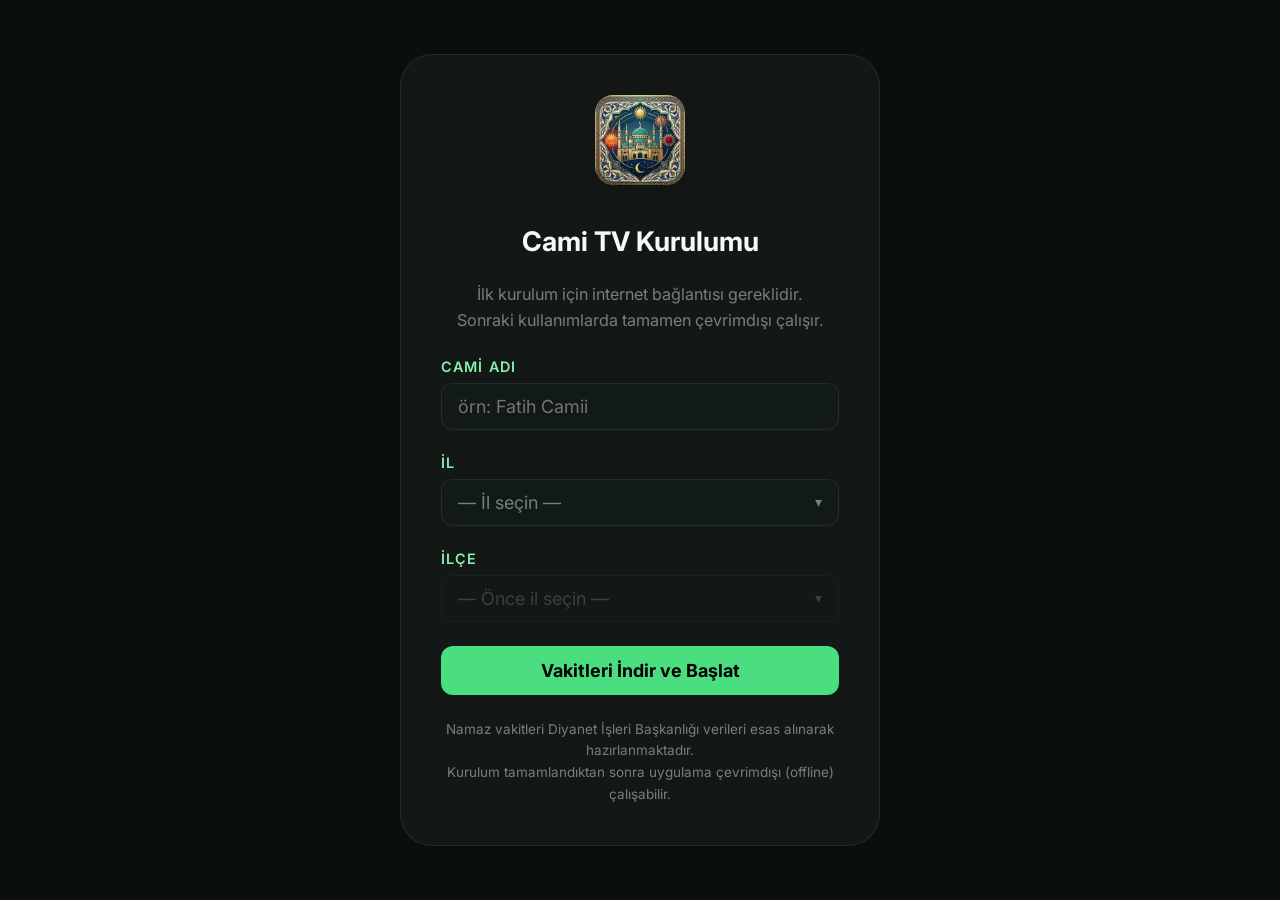
==== web/index.html @ fcaa9f9e "init: Cami TV v1.0 - ilk surum" ====
<!DOCTYPE html>
<html lang="tr" dir="ltr" data-theme="">

<head>
    <meta charset="UTF-8">
    <meta name="viewport" content="width=device-width, initial-scale=1.0, user-scalable=no">
    <meta name="description" content="Cami TV — Namaz vakitleri ve İslami içerik ekran sistemi">
    <meta name="theme-color" content="#0a0f0d">
    <title>Cami TV</title>

    <!-- Önbelleğe alma: offline çalışma -->
    <link rel="manifest" href="manifest.json">
    <link rel="icon" href="icons/favicon.ico" type="image/x-icon">
    <link rel="apple-touch-icon" href="icons/icon-192.png">

    <!-- CSS -->
    <link rel="stylesheet" href="css/base.css">
    <link rel="stylesheet" href="css/animations.css">
    <link rel="stylesheet" href="css/landscape.css">
    <link rel="stylesheet" href="css/portrait.css">
</head>

<body>

    <!-- ════════════════════════════════════════════
     YÜKLEME EKRANI
  ════════════════════════════════════════════ -->
    <div id="loading-screen" role="status" aria-live="polite">
        <img src="img/cami_tv_logo.png" alt="Cami TV Logo" class="app-logo app-logo-large">
        <div class="loading-ring"></div>
        <p class="loading-text">Hazırlanıyor...</p>
    </div>

    <!-- ════════════════════════════════════════════
     KURULUM EKRANI (İlk Açılış)
  ════════════════════════════════════════════ -->
    <div id="setup-screen" role="main" aria-label="İlk Kurulum">
        <div class="setup-box animate-fade-in-scale">
            <div style="text-align:center;">
                <img src="img/cami_tv_logo.png" alt="Cami TV Logo" class="app-logo app-logo-large">
            </div>
            <h1 class="setup-title">Cami TV Kurulumu</h1>
            <p class="setup-subtitle">
                İlk kurulum için internet bağlantısı gereklidir.<br>
                Sonraki kullanımlarda tamamen çevrimdışı çalışır.
            </p>

            <div class="setup-field">
                <label for="setup-cami">Cami Adı</label>
                <input type="text" id="setup-cami" placeholder="örn: Fatih Camii" autocomplete="off" spellcheck="false"
                    tabindex="1">
            </div>

            <div class="setup-field">
                <label>İl</label>
                <div id="setup-il-container" tabindex="2"></div>
            </div>

            <div class="setup-field">
                <label>İlçe</label>
                <div id="setup-ilce-container" tabindex="3"></div>
            </div>

            <!-- İndirme ilerleme bilgisi -->
            <div id="setup-progress" class="setup-progress hidden" aria-live="polite">
                <div class="mini-spinner"></div>
                <span id="setup-progress-text">Bekleniyor...</span>
            </div>

            <p id="setup-error" class="setup-error" role="alert"></p>

            <button id="setup-kaydet" class="btn-primary" tabindex="4">
                Vakitleri İndir ve Başlat
            </button>

            <p style="font-size:0.75rem; color:var(--text-muted); text-align:center; line-height:1.6;">
                Namaz vakitleri Diyanet İşleri Başkanlığı verileri esas alınarak hazırlanmaktadır.<br>
                Kurulum tamamlandıktan sonra uygulama çevrimdışı (offline) çalışabilir.
            </p>
        </div>
    </div>

    <!-- ════════════════════════════════════════════
     EKRAN KARARTMA (Güç tasarrufu)
  ════════════════════════════════════════════ -->
    <div id="screen-dimmer" aria-hidden="true"></div>

    <!-- ════════════════════════════════════════════
     AYARLAR BUTONU (Sağ üst — fare ile görünür)
  ════════════════════════════════════════════ -->
    <button id="settings-trigger" aria-label="Ayarlar" onclick="window.location.href='settings.html'">
        ⚙️
    </button>

    <!-- ════════════════════════════════════════════
     YATAY (LANDSCAPE) LAYOUT — TV Birincil
  ════════════════════════════════════════════ -->
    <div id="app-landscape" role="main" aria-label="Cami TV — Yatay Görünüm">

        <!-- Ezan Overlay (landscape) -->
        <div id="ls-ezan-overlay" role="dialog" aria-label="Namaz vakti bildirimi"></div>

        <!-- Cenaze Overlay (landscape) -->
        <div id="ls-cenaze-overlay" role="dialog" aria-label="Cenaze duyurusu"></div>

        <!-- Üst Bar -->
        <header id="ls-topbar">
            <div class="mosque-name">
                <img src="img/cami_tv_logo.png" alt="Cami TV" class="app-logo" style="width: 32px; height: 32px;">
                <span id="ls-mosque-name">Cami TV</span>
            </div>

            <div class="topbar-center">
                <time id="ls-topbar-clock" class="topbar-clock" aria-label="Saat">00:00</time>
                <div id="ls-miladi-date" class="topbar-date" aria-label="Tarih"></div>
            </div>

            <div class="topbar-right">
                <div id="ls-hijri-date" class="hijri-date" aria-label="Hicri tarih"></div>
                <div id="ls-esp32-info" class="ls-info-pill hidden" aria-label="Ortam verileri"></div>
            </div>
        </header>

        <!-- Ana İçerik -->
        <main id="ls-content">

            <!-- Sol Sütun: Namaz Vakitleri -->
            <aside id="ls-left" aria-label="Namaz vakitleri">
                <div class="ls-section-title">Namaz Vakitleri</div>
                <div id="ls-prayer-list" role="list" aria-label="Bugünün namaz vakitleri">
                    <!-- prayer-row'lar JS tarafından doldurulur -->
                    <div class="prayer-row"><span class="vakit-icon">🌙</span><span class="vakit-name skeleton"
                            style="width:60px;height:14px;display:inline-block;">&nbsp;</span><span
                            class="vakit-time skeleton"
                            style="width:40px;height:14px;display:inline-block;">&nbsp;</span></div>
                    <div class="prayer-row"><span class="vakit-icon">🌅</span><span class="vakit-name skeleton"
                            style="width:50px;height:14px;display:inline-block;">&nbsp;</span><span
                            class="vakit-time skeleton"
                            style="width:40px;height:14px;display:inline-block;">&nbsp;</span></div>
                    <div class="prayer-row"><span class="vakit-icon">☀️</span><span class="vakit-name skeleton"
                            style="width:55px;height:14px;display:inline-block;">&nbsp;</span><span
                            class="vakit-time skeleton"
                            style="width:40px;height:14px;display:inline-block;">&nbsp;</span></div>
                    <div class="prayer-row"><span class="vakit-icon">🕐</span><span class="vakit-name skeleton"
                            style="width:40px;height:14px;display:inline-block;">&nbsp;</span><span
                            class="vakit-time skeleton"
                            style="width:40px;height:14px;display:inline-block;">&nbsp;</span></div>
                    <div class="prayer-row"><span class="vakit-icon">🌤️</span><span class="vakit-name skeleton"
                            style="width:55px;height:14px;display:inline-block;">&nbsp;</span><span
                            class="vakit-time skeleton"
                            style="width:40px;height:14px;display:inline-block;">&nbsp;</span></div>
                    <div class="prayer-row"><span class="vakit-icon">🌆</span><span class="vakit-name skeleton"
                            style="width:50px;height:14px;display:inline-block;">&nbsp;</span><span
                            class="vakit-time skeleton"
                            style="width:40px;height:14px;display:inline-block;">&nbsp;</span></div>
                    <div class="prayer-row"><span class="vakit-icon">🌃</span><span class="vakit-name skeleton"
                            style="width:45px;height:14px;display:inline-block;">&nbsp;</span><span
                            class="vakit-time skeleton"
                            style="width:40px;height:14px;display:inline-block;">&nbsp;</span></div>
                </div>

                <div id="ls-left-footer">
                    <!-- Hava, kıble vb. -->
                </div>
            </aside>

            <!-- Orta Sütun: Geri Sayım -->
            <section id="ls-center" aria-label="Kalan süre sayacı">
                <!-- Ezan okunuyor bildirimi (default gizli) -->
                <div id="ezan-notification" class="hidden">
                    <div class="ezan-ring"></div>
                    <div class="ezan-text">Ezan Okunuyor</div>
                </div>

                <div class="circular-progress-wrapper" id="circular-progress-wrapper">
                    <svg class="progress-ring" viewBox="0 0 120 120">
                        <circle class="progress-ring__bg" cx="60" cy="60" r="54"></circle>
                        <circle class="progress-ring__circle" cx="60" cy="60" r="54"></circle>
                    </svg>
                    <div class="progress-inner">
                        <h2 id="ls-prayer-name" class="countdown-target-name">—</h2>
                        <time id="ls-countdown" class="countdown-time" aria-label="Geri sayım">00:00:00</time>
                    </div>
                </div>

                <div id="ls-cemaat" class="hidden">
                    <span class="ce-icon">🕌</span>
                    <span>Cemaat: </span>
                    <span class="ce-val" id="ls-cemaat-val">—</span>
                </div>

                <!-- Ramazan bilgi -->
                <div id="ls-ramadan-info" class="ramadan-info-box hidden" aria-label="Ramazan geri sayımı">
                    <div class="rm-header">
                        <span class="rm-icon">🌙</span> <span class="rm-title" id="rm-title-label">İftara Kalan
                            Süre</span>
                    </div>
                    <time class="rm-value" id="ls-ramadan-countdown">00:00:00</time>
                </div>
            </section>

            <!-- Sağ Sütun: Carousel -->
            <section id="ls-right" aria-label="İslami içerik">
                <div id="ls-carousel">
                    <div id="ls-carousel-content" class="carousel-slide active">
                        <!-- Carousel içeriği JS tarafından doldurulur -->
                    </div>
                </div>
                <div id="ls-carousel-progress" aria-hidden="true">
                    <div id="ls-carousel-progress-bar"></div>
                </div>
            </section>

        </main>

        <!-- Alt Ticker Bandı -->
        <footer id="ls-ticker" aria-label="Duyurular">
            <div class="ticker-label">📢</div>
            <div class="ticker-scroll">
                <div id="ls-ticker-inner" class="ticker-inner">
                    <!-- ticker içeriği JS tarafından doldurulur -->
                </div>
            </div>
        </footer>

    </div><!-- /app-landscape -->

    <!-- ════════════════════════════════════════════
     DİKEY (PORTRAIT) LAYOUT — Tablet / Telefon
  ════════════════════════════════════════════ -->
    <div id="app-portrait" role="main" aria-label="Cami TV — Dikey Görünüm">

        <!-- Ezan Overlay (portrait) -->
        <div id="pt-ezan-overlay" role="dialog" aria-label="Namaz vakti bildirimi"></div>

        <!-- Üst Bar -->
        <header id="pt-topbar">
            <div class="mosque-name">
                <img src="img/cami_tv_logo.png" alt="Cami TV" class="app-logo" style="width: 28px; height: 28px;">
                <span id="pt-mosque-name">Cami TV</span>
            </div>
            <time id="pt-clock" class="pt-clock" aria-label="Saat">00:00</time>
        </header>

        <!-- Ramazan Banner (portrait) -->
        <div id="pt-ramadan-banner" aria-label="Ramazan geri sayımı">
            <span>☪️</span>
            <span class="ramadan-label">İftara Kaldı</span>
            <time class="ramadan-countdown">00:00:00</time>
        </div>

        <!-- Geri Sayım -->
        <section id="pt-countdown-section" aria-label="Sonraki namaza kalan süre">
            <div id="pt-next-label">SONRA</div>
            <h2 id="pt-prayer-name">—</h2>
            <time id="pt-countdown">00:00:00</time>
            <div id="pt-countdown-sub">sonra kaldı</div>
        </section>

        <!-- Namaz Vakitleri Grid -->
        <section id="pt-prayer-grid" aria-label="Namaz vakitleri">
            <!-- hücreler JS tarafından doldurulur -->
        </section>

        <!-- Carousel -->
        <section id="pt-carousel" aria-label="İslami içerik">
            <div id="pt-carousel-content" class="carousel-slide active">
            </div>
        </section>

        <!-- Alt Ticker -->
        <footer id="pt-ticker" aria-label="Duyurular">
            <div class="ticker-label">📢</div>
            <div class="ticker-scroll">
                <div id="pt-ticker-inner" class="ticker-inner"></div>
            </div>
        </footer>

    </div><!-- /app-portrait -->

    <!-- ════════════════════════════════════════════
     JavaScript Modülleri (sıra önemli)
  ════════════════════════════════════════════ -->
    <script src="js/searchable-select.js"></script>
    <script src="js/locations-data.js"></script>
    <script src="js/content-data.js"></script>
    <script src="js/settings-manager.js"></script>
    <script src="js/data-manager.js"></script>
    <script src="js/prayer-engine.js"></script>
    <script src="js/power-manager.js"></script>
    <script src="js/carousel-manager.js"></script>
    <script src="js/display-manager.js"></script>
    <script src="js/app.js"></script>

    <script>
        // Service Worker kaydı
        if ('serviceWorker' in navigator) {
            window.addEventListener('load', () => {
                navigator.serviceWorker.register('./sw.js')
                    .then(reg => console.log('[SW] Registered:', reg.scope))
                    .catch(err => console.warn('[SW] Registration failed:', err));
            });
        }
    </script>

</body>

</html>
---- web/css/base.css ----
/* ============================================================
   CAMI TV — base.css
   Tüm CSS değişkenleri, tema sistemi ve temel stiller
   ============================================================ */

@import url('https://fonts.googleapis.com/css2?family=Inter:wght@300;400;500;600;700;800;900&family=Amiri:wght@400;700&display=swap');

/* ────────────────────────────────────────────────────────────
   CSS ÖZEL DEĞİŞKENLERİ — Koyu Tema (Varsayılan)
   ──────────────────────────────────────────────────────────── */
:root {
  /* Renkler — Yeşil Tema (varsayılan) */
  --accent: #4ade80;
  --accent-dark: #16a34a;
  --accent-glow: rgba(74, 222, 128, 0.2);
  --accent-dim: rgba(74, 222, 128, 0.08);

  /* Arka plan */
  --bg-primary: #0a0f0d;
  --bg-secondary: #111a15;
  --bg-card: rgba(255, 255, 255, 0.04);
  --bg-card-hover: rgba(255, 255, 255, 0.07);
  --bg-glass: rgba(255, 255, 255, 0.05);
  --bg-overlay: rgba(0, 0, 0, 0.6);

  /* Kenarlık */
  --border: rgba(255, 255, 255, 0.08);
  --border-accent: rgba(74, 222, 128, 0.3);

  /* Metin */
  --text-primary: #f0fdf4;
  --text-secondary: #86efac;
  --text-muted: rgba(240, 253, 244, 0.45);
  --text-arabic: #fef9c3;

  /* Vakit durum renkleri */
  --vakit-aktif-bg: rgba(74, 222, 128, 0.15);
  --vakit-aktif-border: rgba(74, 222, 128, 0.5);
  --vakit-aktif-text: #4ade80;

  /* Sayısal ekran */
  --countdown-color: #4ade80;
  --countdown-shadow: 0 0 30px rgba(74, 222, 128, 0.4);

  /* Yapısal */
  --radius-sm: 8px;
  --radius-md: 12px;
  --radius-lg: 20px;
  --radius-xl: 32px;
  --radius-full: 9999px;

  --shadow-sm: 0 2px 8px rgba(0, 0, 0, 0.3);
  --shadow-md: 0 8px 32px rgba(0, 0, 0, 0.5);
  --shadow-lg: 0 16px 64px rgba(0, 0, 0, 0.7);

  /* Geçiş */
  --transition: 0.3s cubic-bezier(0.4, 0, 0.2, 1);
  --transition-fast: 0.15s ease;

  /* Yazı tipleri */
  --font-ui: 'Inter', sans-serif;
  --font-arabic: 'Amiri', 'Traditional Arabic', serif;

  /* Yazı boyutu ölçeği */
  --font-scale: 1;
  --topbar-h: 64px;
  --ticker-h: 44px;
}

/* ────────────────────────────────────────────────────────────
   YAZI BOYUTU SEÇENEKLERİ
   ──────────────────────────────────────────────────────────── */
:root[data-font-size="small"] {
  --font-scale: 0.85;
}

:root[data-font-size="normal"] {
  --font-scale: 1;
}

:root[data-font-size="large"] {
  --font-scale: 1.2;
}

:root[data-font-size="xlarge"] {
  --font-scale: 1.45;
}

html {
  font-size: calc(16px * var(--font-scale));
}

/* ────────────────────────────────────────────────────────────
   TEMA: ALTIN (Premium Gold)
   ──────────────────────────────────────────────────────────── */
:root[data-theme="gold"] {
  --accent: #fbbf24;
  --accent-dark: #b45309;
  --accent-glow: rgba(251, 191, 36, 0.2);
  --accent-dim: rgba(251, 191, 36, 0.08);
  --bg-primary: #120f08;
  --bg-secondary: #1a160c;
  --text-primary: #fffbeb;
  --text-secondary: #fde68a;
  --text-muted: rgba(255, 251, 235, 0.45);
  --countdown-color: #f59e0b;
  --countdown-shadow: 0 0 30px rgba(251, 191, 36, 0.4);
  --vakit-aktif-bg: rgba(251, 191, 36, 0.15);
  --vakit-aktif-border: rgba(251, 191, 36, 0.5);
  --vakit-aktif-text: #fbbf24;
  --border-accent: rgba(251, 191, 36, 0.3);
}

/* ────────────────────────────────────────────────────────────
   TEMA: ZÜMRÜT (Emerald)
   ──────────────────────────────────────────────────────────── */
:root[data-theme="emerald"] {
  --accent: #34d399;
  --accent-dark: #047857;
  --accent-glow: rgba(52, 211, 153, 0.2);
  --accent-dim: rgba(52, 211, 153, 0.08);
  --bg-primary: #022c22;
  --bg-secondary: #064e3b;
  --text-primary: #ecfdf5;
  --text-secondary: #6ee7b7;
  --text-muted: rgba(236, 253, 245, 0.5);
  --countdown-color: #34d399;
  --countdown-shadow: 0 0 30px rgba(52, 211, 153, 0.4);
  --vakit-aktif-bg: rgba(52, 211, 153, 0.15);
  --vakit-aktif-border: rgba(52, 211, 153, 0.5);
  --vakit-aktif-text: #34d399;
  --border-accent: rgba(52, 211, 153, 0.3);
}

/* ────────────────────────────────────────────────────────────
   TEMA: KLASİK (Kufi / Mescid)
   ──────────────────────────────────────────────────────────── */
:root[data-theme="kufi"] {
  --accent: #d4af37;
  --accent-dark: #8b6508;
  --accent-glow: rgba(212, 175, 55, 0.2);
  --accent-dim: rgba(212, 175, 55, 0.08);
  --bg-primary: #2b1f1a;
  --bg-secondary: #3b2a22;
  --text-primary: #fdfaf6;
  --text-secondary: #edd59e;
  --text-muted: rgba(253, 250, 246, 0.5);
  --countdown-color: #d4af37;
  --countdown-shadow: 0 0 30px rgba(212, 175, 55, 0.4);
  --vakit-aktif-bg: rgba(212, 175, 55, 0.15);
  --vakit-aktif-border: rgba(212, 175, 55, 0.5);
  --vakit-aktif-text: #d4af37;
  --border-accent: rgba(212, 175, 55, 0.3);
}

/* ────────────────────────────────────────────────────────────
   TEMA: AÇIK (Beyaz)
   ──────────────────────────────────────────────────────────── */
:root[data-theme="light"] {
  --accent: #16a34a;
  --accent-dark: #14532d;
  --accent-glow: rgba(22, 163, 74, 0.15);
  --accent-dim: rgba(22, 163, 74, 0.06);
  --bg-primary: #f0fdf4;
  --bg-secondary: #dcfce7;
  --bg-card: rgba(0, 0, 0, 0.04);
  --bg-card-hover: rgba(0, 0, 0, 0.07);
  --bg-glass: rgba(0, 0, 0, 0.03);
  --bg-overlay: rgba(0, 0, 0, 0.4);
  --border: rgba(0, 0, 0, 0.1);
  --border-accent: rgba(22, 163, 74, 0.4);
  --text-primary: #14532d;
  --text-secondary: #166534;
  --text-muted: rgba(20, 83, 45, 0.5);
  --text-arabic: #713f12;
  --countdown-color: #15803d;
  --countdown-shadow: 0 0 20px rgba(22, 163, 74, 0.25);
  --vakit-aktif-bg: rgba(22, 163, 74, 0.12);
  --vakit-aktif-border: rgba(22, 163, 74, 0.5);
  --vakit-aktif-text: #15803d;
  --shadow-sm: 0 2px 8px rgba(0, 0, 0, 0.08);
  --shadow-md: 0 8px 32px rgba(0, 0, 0, 0.12);
  --shadow-lg: 0 16px 64px rgba(0, 0, 0, 0.15);
}

/* ────────────────────────────────────────────────────────────
   GENEL SIFIRLAMALAR
   ──────────────────────────────────────────────────────────── */
*,
*::before,
*::after {
  box-sizing: border-box;
  margin: 0;
  padding: 0;
}

.app-logo {
  object-fit: contain;
  border-radius: 20%;
  box-shadow: 0 4px 12px rgba(0, 0, 0, 0.15);
  display: inline-block;
  vertical-align: middle;
}

.app-logo-large {
  width: 90px;
  height: 90px;
  margin-bottom: 16px;
}

/* İslami Geometrik Arka Plan Filigranı (Su markası) */
body::before {
  content: '';
  position: fixed;
  inset: 0;
  pointer-events: none;
  z-index: 0;
  opacity: 0.02;
  background-image: url("data:image/svg+xml,%3Csvg width='60' height='60' viewBox='0 0 60 60' xmlns='http://www.w3.org/2000/svg'%3E%3Cpath d='M30 0l15 15-15 15L15 15zM15 30l15 15-15 15-15-15zM45 30l15 15-15 15-15-15zM30 60l15 15-15 15-15-15z' fill='%23ffffff' fill-opacity='1' fill-rule='evenodd'/%3E%3C/svg%3E");
}

html,
body {
  width: 100%;
  height: 100%;
  overflow: hidden;
  font-size: clamp(12px, 1.2vw + 0.5vh, 18px);
  /* Responsive root font */
  font-family: var(--font-ui);
  background: var(--bg-primary);
  color: var(--text-primary);
  -webkit-font-smoothing: antialiased;
  -moz-osx-font-smoothing: grayscale;
  user-select: none;
}

/* TV uzaktan kumanda odak göstergesi */
:focus-visible {
  outline: 2px solid var(--accent);
  outline-offset: 4px;
  border-radius: var(--radius-sm);
}

/* ────────────────────────────────────────────────────────────
   GENEL BILEŞENLER
   ──────────────────────────────────────────────────────────── */

/* Kart */
.card {
  background: var(--bg-card);
  border: 1px solid var(--border);
  border-radius: var(--radius-lg);
  backdrop-filter: blur(12px);
  -webkit-backdrop-filter: blur(12px);
}

/* Ayraç çizgisi */
.divider {
  height: 1px;
  background: var(--border);
  margin: 0;
}

/* Rozet */
.badge {
  display: inline-flex;
  align-items: center;
  gap: 4px;
  padding: 4px 10px;
  border-radius: var(--radius-full);
  font-size: 0.7rem;
  font-weight: 700;
  letter-spacing: 0.05em;
  text-transform: uppercase;
  background: var(--accent-dim);
  color: var(--accent);
  border: 1px solid var(--border-accent);
}

/* Arapça metin */
.arabic-text {
  font-family: var(--font-arabic);
  direction: rtl;
  text-align: center;
  color: var(--text-arabic);
  line-height: 1.8;
}

/* Soluk renk */
.text-muted {
  color: var(--text-muted);
}

.text-accent {
  color: var(--accent);
}

.text-secondary {
  color: var(--text-secondary);
}

/* Tam ekran kaplayan overlay */
.fullscreen-overlay {
  position: fixed;
  inset: 0;
  z-index: 100;
  display: flex;
  flex-direction: column;
  align-items: center;
  justify-content: center;
  background: var(--bg-primary);
}

/* ────────────────────────────────────────────────────────────
   NAMAZ VAKİT İSİMLERİ — ikon renkleri
   ──────────────────────────────────────────────────────────── */
.vakit-imsak {
  --vakit-color: #93c5fd;
}

/* Mavi — gece */
.vakit-sabah {
  --vakit-color: #fde68a;
}

/* Sarı — şafak */
.vakit-gunes {
  --vakit-color: #fb923c;
}

/* Turuncu — güneş */
.vakit-ogle {
  --vakit-color: #fcd34d;
}

/* Altın — öğle */
.vakit-ikindi {
  --vakit-color: #a3e635;
}

/* Yeşil-sarı */
.vakit-aksam {
  --vakit-color: #f97316;
}

/* Turuncu — akşam */
.vakit-yatsi {
  --vakit-color: #818cf8;
}

/* Mor — gece */

/* ────────────────────────────────────────────────────────────
   YÜKLEME EKRANI
   ──────────────────────────────────────────────────────────── */
#loading-screen {
  position: fixed;
  inset: 0;
  z-index: 200;
  display: flex;
  flex-direction: column;
  align-items: center;
  justify-content: center;
  gap: 24px;
  background: var(--bg-primary);
  transition: opacity 0.5s ease;
}

#loading-screen.fade-out {
  opacity: 0;
  pointer-events: none;
}

.loading-ring {
  width: 60px;
  height: 60px;
  border: 3px solid var(--border);
  border-top-color: var(--accent);
  border-radius: 50%;
  animation: spin 0.8s linear infinite;
}

.loading-text {
  font-size: 1rem;
  color: var(--text-muted);
  letter-spacing: 0.05em;
}

/* ────────────────────────────────────────────────────────────
   KURULUM EKRANI (Konum Seçim)
   ──────────────────────────────────────────────────────────── */
#setup-screen {
  position: fixed;
  inset: 0;
  z-index: 150;
  display: none;
  flex-direction: column;
  align-items: center;
  justify-content: center;
  background: var(--bg-primary);
  padding: 40px;
}

#setup-screen.visible {
  display: flex;
}

.setup-box {
  width: 100%;
  max-width: 480px;
  background: var(--bg-card);
  border: 1px solid var(--border);
  border-radius: var(--radius-xl);
  padding: 40px;
  display: flex;
  flex-direction: column;
  gap: 24px;
}

.setup-title {
  font-size: 1.5rem;
  font-weight: 700;
  color: var(--text-primary);
  text-align: center;
}

.setup-subtitle {
  font-size: 0.9rem;
  color: var(--text-muted);
  text-align: center;
  line-height: 1.6;
}

.setup-field {
  display: flex;
  flex-direction: column;
  gap: 8px;
}

.setup-field label {
  font-size: 0.8rem;
  font-weight: 600;
  letter-spacing: 0.08em;
  text-transform: uppercase;
  color: var(--text-secondary);
}

.setup-field select,
.setup-field input {
  width: 100%;
  padding: 12px 16px;
  border-radius: var(--radius-md);
  border: 1px solid var(--border);
  background: var(--bg-secondary);
  color: var(--text-primary);
  font-family: var(--font-ui);
  font-size: 1rem;
  outline: none;
  transition: border-color var(--transition-fast);
  cursor: pointer;
  appearance: none;
}

.setup-field select:focus,
.setup-field input:focus {
  border-color: var(--accent);
}

.setup-progress {
  display: flex;
  align-items: center;
  gap: 12px;
  padding: 12px 16px;
  border-radius: var(--radius-md);
  background: var(--bg-secondary);
  border: 1px solid var(--border);
  font-size: 0.85rem;
  color: var(--text-secondary);
}

.setup-progress .mini-spinner {
  width: 16px;
  height: 16px;
  border: 2px solid var(--border);
  border-top-color: var(--accent);
  border-radius: 50%;
  animation: spin 0.6s linear infinite;
  flex-shrink: 0;
}

.btn-primary {
  width: 100%;
  padding: 14px;
  border-radius: var(--radius-md);
  border: none;
  background: var(--accent);
  color: #000;
  font-family: var(--font-ui);
  font-size: 1rem;
  font-weight: 700;
  cursor: pointer;
  transition: opacity var(--transition-fast), transform var(--transition-fast);
}

.btn-primary:hover:not(:disabled) {
  opacity: 0.85;
  transform: translateY(-1px);
}

.btn-primary:disabled {
  opacity: 0.4;
  cursor: not-allowed;
}

.setup-error {
  font-size: 0.85rem;
  color: #f87171;
  text-align: center;
  display: none;
}

.setup-error.visible {
  display: block;
}

/* ────────────────────────────────────────────────────────────
   ÜSTTE SÜREKLI KAYAN BANT (Ticker)
   ──────────────────────────────────────────────────────────── */
#ticker-bar {
  height: var(--ticker-h);
  background: rgba(0, 0, 0, 0.4);
  border-bottom: 1px solid var(--border);
  overflow: hidden;
  display: flex;
  align-items: center;
}

.ticker-inner {
  display: flex;
  align-items: center;
  white-space: nowrap;
  animation: ticker-scroll 30s linear infinite;
  gap: 80px;
}

.ticker-item {
  display: inline-flex;
  align-items: center;
  gap: 8px;
  font-size: 0.8rem;
  color: var(--text-secondary);
}

.ticker-dot {
  width: 5px;
  height: 5px;
  border-radius: 50%;
  background: var(--accent);
  flex-shrink: 0;
}

/* ────────────────────────────────────────────────────────────
   EKRAN KARARTMA (Güç yönetimi — CSS yöntemi)
   ──────────────────────────────────────────────────────────── */
#screen-dimmer {
  position: fixed;
  inset: 0;
  z-index: 999;
  background: black;
  opacity: 0;
  pointer-events: none;
  transition: opacity 2s ease;
}

#screen-dimmer.dimmed {
  opacity: var(--dim-level, 0.7);
  pointer-events: auto;
  cursor: none;
}

#screen-dimmer.blackout {
  opacity: 1;
  pointer-events: auto;
  cursor: none;
}

/* ────────────────────────────────────────────────────────────
   AYARlAR BUTONU (Sağ üst köşe — uzaktan kumanda ile)
   ──────────────────────────────────────────────────────────── */
#settings-trigger {
  position: fixed;
  top: 12px;
  right: 12px;
  z-index: 50;
  width: 40px;
  height: 40px;
  border-radius: var(--radius-full);
  background: transparent;
  border: none;
  cursor: pointer;
  opacity: 0;
  transition: opacity var(--transition);
  display: flex;
  align-items: center;
  justify-content: center;
  color: var(--text-muted);
}

/* Fare hareket edince görünür */
body:hover #settings-trigger {
  opacity: 1;
}

#settings-trigger:hover,
#settings-trigger:focus-visible {
  opacity: 1;
  background: var(--bg-card);
  color: var(--accent);
}

/* ────────────────────────────────────────────────────────────
   UTILITY CLASSES
   ──────────────────────────────────────────────────────────── */
.hidden {
  display: none !important;
}

.visible {
  display: flex !important;
}

.sr-only {
  position: absolute;
  width: 1px;
  height: 1px;
  overflow: hidden;
  clip: rect(0, 0, 0, 0);
}

/* ────────────────────────────────────────────────────────────
   SEARCHABLE SELECT BİLEŞENİ
   ──────────────────────────────────────────────────────────── */
.ss-wrapper {
  position: relative;
  width: 100%;
}

.ss-trigger {
  width: 100%;
  display: flex;
  align-items: center;
  justify-content: space-between;
  gap: 8px;
  padding: 12px 16px;
  border-radius: var(--radius-md);
  border: 1px solid var(--border);
  background: var(--bg-secondary);
  color: var(--text-muted);
  font-family: var(--font-ui);
  font-size: 1rem;
  cursor: pointer;
  transition: border-color var(--transition-fast), background var(--transition-fast);
  text-align: left;
}

.ss-trigger:hover:not(:disabled) {
  border-color: var(--accent);
  background: var(--bg-card-hover);
}

.ss-trigger:disabled {
  opacity: 0.4;
  cursor: not-allowed;
}

.ss-trigger-text {
  flex: 1;
  min-width: 0;
  overflow: hidden;
  text-overflow: ellipsis;
  white-space: nowrap;
}

.ss-trigger-text.ss-has-value {
  color: var(--text-primary);
}

.ss-arrow {
  font-size: 0.75rem;
  color: var(--text-muted);
  transition: transform var(--transition-fast);
  flex-shrink: 0;
}

.ss-open .ss-arrow {
  transform: rotate(180deg);
}

.ss-dropdown {
  position: absolute;
  top: calc(100% + 4px);
  left: 0;
  right: 0;
  z-index: 100;
  background: var(--bg-secondary);
  border: 1px solid var(--border-accent);
  border-radius: var(--radius-md);
  box-shadow: var(--shadow-md);
  opacity: 0;
  transform: translateY(-6px);
  pointer-events: none;
  transition: opacity 0.15s ease, transform 0.15s ease;
  max-height: 0;
  overflow: hidden;
}

.ss-open .ss-dropdown {
  opacity: 1;
  transform: translateY(0);
  pointer-events: auto;
  max-height: 320px;
  overflow: visible;
}

.ss-search {
  width: 100%;
  padding: 10px 14px;
  border: none;
  border-bottom: 1px solid var(--border);
  background: transparent;
  color: var(--text-primary);
  font-family: var(--font-ui);
  font-size: 0.9rem;
  outline: none;
  box-sizing: border-box;
}

.ss-search::placeholder {
  color: var(--text-muted);
}

.ss-list {
  max-height: 260px;
  overflow-y: auto;
  overscroll-behavior: contain;
}

.ss-option {
  padding: 10px 14px;
  font-size: 0.9rem;
  color: var(--text-secondary);
  cursor: pointer;
  transition: background var(--transition-fast), color var(--transition-fast);
}

.ss-option:hover,
.ss-option.ss-focused {
  background: var(--accent-dim);
  color: var(--accent);
}

.ss-option.ss-selected {
  background: var(--accent-dim);
  color: var(--accent);
  font-weight: 600;
}

.ss-empty {
  padding: 16px 14px;
  text-align: center;
  font-size: 0.82rem;
  color: var(--text-muted);
}

.ss-disabled {
  pointer-events: none;
}

/* Küçük ekranda (kurulum formu) */
.setup-field .ss-trigger {
  padding: 12px 16px;
}

/* Ayarlar sayfasında */
.setting-control .ss-wrapper {
  min-width: 180px;
}
---- web/css/animations.css ----
/* ============================================================
   CAMI TV — animations.css
   Tüm @keyframes ve animasyon yardımcıları
   ============================================================ */

/* ────────────────────────────────────────────────────────────
   TEMEL KEYFRAMES
   ──────────────────────────────────────────────────────────── */
@keyframes spin {
    to {
        transform: rotate(360deg);
    }
}

@keyframes pulse {

    0%,
    100% {
        opacity: 1;
    }

    50% {
        opacity: 0.4;
    }
}

@keyframes glow-pulse {

    0%,
    100% {
        box-shadow: 0 0 20px var(--accent-glow);
    }

    50% {
        box-shadow: 0 0 40px var(--accent-glow), 0 0 60px var(--accent-glow);
    }
}

@keyframes float {

    0%,
    100% {
        transform: translateY(0);
    }

    50% {
        transform: translateY(-6px);
    }
}

@keyframes fade-in {
    from {
        opacity: 0;
        transform: translateY(12px);
    }

    to {
        opacity: 1;
        transform: translateY(0);
    }
}

@keyframes fade-in-scale {
    from {
        opacity: 0;
        transform: scale(0.92);
    }

    to {
        opacity: 1;
        transform: scale(1);
    }
}

@keyframes fade-out {
    from {
        opacity: 1;
    }

    to {
        opacity: 0;
    }
}

@keyframes slide-up {
    from {
        opacity: 0;
        transform: translateY(40px);
    }

    to {
        opacity: 1;
        transform: translateY(0);
    }
}

@keyframes slide-down {
    from {
        opacity: 0;
        transform: translateY(-40px);
    }

    to {
        opacity: 1;
        transform: translateY(0);
    }
}

@keyframes slide-in-right {
    from {
        opacity: 0;
        transform: translateX(40px);
    }

    to {
        opacity: 1;
        transform: translateX(0);
    }
}

@keyframes slide-in-left {
    from {
        opacity: 0;
        transform: translateX(-40px);
    }

    to {
        opacity: 1;
        transform: translateX(0);
    }
}

/* ────────────────────────────────────────────────────────────
   TICKER / KAYAN BANT
   ──────────────────────────────────────────────────────────── */
@keyframes ticker-scroll {
    from {
        transform: translateX(100vw);
    }

    to {
        transform: translateX(-100%);
    }
}

/* ────────────────────────────────────────────────────────────
   GERI SAYIM — Vakit gelince titreme efekti
   ──────────────────────────────────────────────────────────── */
@keyframes countdown-shake {

    0%,
    100% {
        transform: translateX(0);
    }

    10%,
    30%,
    50%,
    70%,
    90% {
        transform: translateX(-4px);
    }

    20%,
    40%,
    60%,
    80% {
        transform: translateX(4px);
    }
}

@keyframes countdown-flash {

    0%,
    100% {
        color: var(--countdown-color);
    }

    50% {
        color: white;
    }
}

/* ────────────────────────────────────────────────────────────
   EZAN / VAKİT ÖZEL EKRAN
   ──────────────────────────────────────────────────────────── */
@keyframes ezan-reveal {
    0% {
        opacity: 0;
        transform: scale(0.8);
        filter: blur(20px);
    }

    60% {
        filter: blur(0);
    }

    100% {
        opacity: 1;
        transform: scale(1);
    }
}

@keyframes ezan-text-appear {
    0% {
        opacity: 0;
        letter-spacing: 0.5em;
    }

    100% {
        opacity: 1;
        letter-spacing: 0.1em;
    }
}

@keyframes wave-radiate {
    0% {
        transform: scale(1);
        opacity: 0.6;
    }

    100% {
        transform: scale(2.5);
        opacity: 0;
    }
}

/* ────────────────────────────────────────────────────────────
   CAROUSEL GEÇİŞLERİ
   ──────────────────────────────────────────────────────────── */
@keyframes carousel-in {
    from {
        opacity: 0;
        transform: translateX(30px);
    }

    to {
        opacity: 1;
        transform: translateX(0);
    }
}

@keyframes carousel-out {
    from {
        opacity: 1;
        transform: translateX(0);
    }

    to {
        opacity: 0;
        transform: translateX(-30px);
    }
}

/* ────────────────────────────────────────────────────────────
   NAKLEDİLEN (SHIMMER) YÜKLEME EFEKTI
   ──────────────────────────────────────────────────────────── */
@keyframes shimmer {
    0% {
        background-position: -200% 0;
    }

    100% {
        background-position: 200% 0;
    }
}

.skeleton {
    background: linear-gradient(90deg,
            var(--bg-card) 25%,
            var(--bg-card-hover) 50%,
            var(--bg-card) 75%);
    background-size: 200% 100%;
    animation: shimmer 1.5s infinite;
    border-radius: var(--radius-sm);
}

/* ────────────────────────────────────────────────────────────
   AKTIF VAKİT — solu çizgi nabız efekti
   ──────────────────────────────────────────────────────────── */
@keyframes aktif-bar-pulse {

    0%,
    100% {
        opacity: 1;
    }

    50% {
        opacity: 0.3;
    }
}

/* ────────────────────────────────────────────────────────────
   ANIMASYOn YARDIMCI SINIFLARI
   ──────────────────────────────────────────────────────────── */
.animate-fade-in {
    animation: fade-in 0.5s ease both;
}

.animate-fade-in-scale {
    animation: fade-in-scale 0.4s ease both;
}

.animate-slide-up {
    animation: slide-up 0.5s ease both;
}

.animate-slide-down {
    animation: slide-down 0.5s ease both;
}

.animate-slide-right {
    animation: slide-in-right 0.4s ease both;
}

.animate-slide-left {
    animation: slide-in-left 0.4s ease both;
}

.animate-pulse {
    animation: pulse 2s ease-in-out infinite;
}

.animate-glow {
    animation: glow-pulse 2s ease-in-out infinite;
}

.animate-float {
    animation: float 3s ease-in-out infinite;
}

/* Geciktirme yardımcıları */
.delay-100 {
    animation-delay: 0.1s;
}

.delay-200 {
    animation-delay: 0.2s;
}

.delay-300 {
    animation-delay: 0.3s;
}

.delay-400 {
    animation-delay: 0.4s;
}

.delay-500 {
    animation-delay: 0.5s;
}

/* Düşük hareket tercihi — sistem ayarına saygı */
@media (prefers-reduced-motion: reduce) {

    *,
    *::before,
    *::after {
        animation-duration: 0.01ms !important;
        animation-iteration-count: 1 !important;
        transition-duration: 0.01ms !important;
    }
}
---- web/css/landscape.css ----
/* ============================================================
   CAMI TV — landscape.css
   TV birincil yatay (16:9) layout
   ============================================================ */

/* ────────────────────────────────────────────────────────────
   ANA YAPI — Grid
   ──────────────────────────────────────────────────────────── */
#app-landscape {
    display: none;
    width: 100vw;
    height: 100vh;
    flex-direction: column;
    background: var(--bg-primary);
    overflow: hidden;
}

#app-landscape.active {
    display: flex;
}

/* ─── ÜST BAR ─────────────────────────────────────────────── */
#ls-topbar {
    height: var(--topbar-h);
    flex-shrink: 0;
    display: flex;
    align-items: center;
    justify-content: space-between;
    padding: 0 28px;
    background: var(--bg-secondary);
    border-bottom: 1px solid var(--border);
    gap: 20px;
}

#ls-topbar .mosque-name {
    font-size: 1.15rem;
    font-weight: 700;
    color: var(--text-primary);
    display: flex;
    align-items: center;
    gap: 10px;
    flex: 1;
    min-width: 0;
}

#ls-topbar .mosque-name .icon {
    font-size: 1.4rem;
    flex-shrink: 0;
}

#ls-topbar .mosque-name span {
    overflow: hidden;
    text-overflow: ellipsis;
    white-space: nowrap;
}

#ls-topbar .topbar-center {
    display: flex;
    flex-direction: column;
    align-items: center;
    gap: 2px;
    flex-shrink: 0;
}

#ls-topbar .topbar-clock {
    font-size: 2rem;
    font-weight: 900;
    color: var(--text-primary);
    letter-spacing: 0.04em;
    line-height: 1;
    font-variant-numeric: tabular-nums;
}

#ls-topbar .topbar-date {
    font-size: 0.78rem;
    color: var(--text-muted);
    letter-spacing: 0.03em;
}

#ls-topbar .topbar-right {
    display: flex;
    align-items: center;
    gap: 16px;
    flex: 1;
    justify-content: flex-end;
}

#ls-topbar .hijri-date {
    font-size: 0.85rem;
    color: var(--text-secondary);
    text-align: right;
}

/* ─── ANA İÇERİK ALANI ───────────────────────────────────── */
#ls-content {
    flex: 1;
    display: grid;
    grid-template-columns: 22fr 46fr 32fr;
    min-height: 0;
    overflow: hidden;
}

/* ─── SOL SÜTUN: Namaz Vakitleri ─────────────────────────── */
#ls-left {
    display: flex;
    flex-direction: column;
    border-right: 1px solid var(--border);
    padding: 24px 20px;
    gap: 12px;
    overflow: hidden;
}

.ls-section-title {
    font-size: 0.8rem;
    font-weight: 700;
    letter-spacing: 0.15em;
    text-transform: uppercase;
    color: var(--text-muted);
    padding: 0 4px 10px;
    border-bottom: 1px solid var(--border);
    margin-bottom: 8px;
}

/* Vakit satırı */
.prayer-row {
    display: flex;
    align-items: center;
    padding: 14px 18px;
    border-radius: var(--radius-md);
    gap: 16px;
    border: 1px solid transparent;
    transition: all var(--transition);
    position: relative;
    background: rgba(255, 255, 255, 0.02);
}

.prayer-row.aktif {
    background: var(--vakit-aktif-bg);
    border-color: var(--vakit-aktif-border);
    transform: scale(1.02);
    box-shadow: var(--shadow-md);
}

.prayer-row.aktif::before {
    content: '';
    position: absolute;
    left: 0;
    top: 20%;
    bottom: 20%;
    width: 4px;
    border-radius: 0 4px 4px 0;
    background: var(--vakit-aktif-text);
    animation: aktif-bar-pulse 2s ease-in-out infinite;
}

.prayer-row .vakit-icon {
    font-size: clamp(1.2rem, 2.2vh, 1.6rem);
    width: 34px;
    text-align: center;
    flex-shrink: 0;
    opacity: 0.8;
}

.prayer-row .vakit-name {
    font-size: clamp(1rem, 1.8vh, 1.25rem);
    font-weight: 600;
    color: var(--text-secondary);
    flex: 1;
}

.prayer-row.aktif .vakit-icon,
.prayer-row.aktif .vakit-name {
    color: var(--vakit-aktif-text);
    font-weight: 700;
    opacity: 1;
}

.prayer-row .vakit-time {
    font-size: clamp(1.2rem, 2.2vh, 1.5rem);
    font-weight: 800;
    color: var(--text-primary);
    font-variant-numeric: tabular-nums;
    letter-spacing: 0.03em;
}

.prayer-row.aktif .vakit-time {
    color: var(--vakit-aktif-text);
    text-shadow: 0 0 10px rgba(var(--vakit-aktif-text-rgb), 0.3);
}

.prayer-row .vakit-cemaat {
    font-size: clamp(0.75rem, 1.4vh, 1rem);
    font-weight: 600;
    color: var(--text-muted);
    font-variant-numeric: tabular-nums;
    background: var(--bg-card);
    border: 1px solid var(--border-accent);
    border-radius: var(--radius-sm);
    padding: 2px 6px;
    margin-left: auto;
}

/* Sol alt bilgiler (hava, sıcaklık, kıble) */
#ls-left-footer {
    margin-top: auto;
    display: flex;
    flex-direction: column;
    gap: 8px;
    padding-top: 12px;
    border-top: 1px solid var(--border);
}

.ls-info-pill {
    display: flex;
    align-items: center;
    gap: 8px;
    font-size: 0.8rem;
    color: var(--text-muted);
    padding: 6px 8px;
    border-radius: var(--radius-sm);
    background: var(--bg-card);
}

.ls-info-pill .icon {
    font-size: 1rem;
}

.ls-info-pill .value {
    color: var(--text-secondary);
    font-weight: 600;
}

/* ─── ORTA SÜTUN: Saat + Geri Sayım ─────────────────────── */
#ls-center {
    display: flex;
    flex-direction: column;
    align-items: center;
    justify-content: center;
    padding: 24px 20px;
    gap: 1.5rem;
    position: relative;
    overflow: hidden;
}

/* Ezan Okunuyor Bildirimi (Dinamik Renk) */
#ezan-notification {
    display: flex;
    align-items: center;
    gap: 16px;
    padding: 16px 32px;
    border-radius: 50px;
    background: var(--vakit-aktif-bg);
    border: 2px solid var(--vakit-aktif-border);
    box-shadow: 0 0 30px rgba(var(--vakit-aktif-text-rgb), 0.4);
    position: absolute;
    top: 40px;
    z-index: 20;
    animation: ezan-pulse 2s infinite alternate;
}

.ezan-ring {
    width: 20px;
    height: 20px;
    border-radius: 50%;
    background: var(--vakit-aktif-text);
    box-shadow: 0 0 15px var(--vakit-aktif-text);
    animation: ping 1.5s cubic-bezier(0, 0, 0.2, 1) infinite;
}

.ezan-text {
    font-size: 1.8rem;
    font-weight: 900;
    color: var(--vakit-aktif-text);
    text-transform: uppercase;
    letter-spacing: 0.1em;
}

@keyframes ezan-pulse {
    from {
        opacity: 0.9;
        transform: scale(1);
    }

    to {
        opacity: 1;
        transform: scale(1.03);
    }
}

@keyframes ping {

    75%,
    100% {
        transform: scale(2);
        opacity: 0;
    }
}

/* Dairesel Progress Bar Container */
.circular-progress-wrapper {
    position: relative;
    width: clamp(200px, 35vh, 320px);
    height: clamp(200px, 35vh, 320px);
    display: flex;
    align-items: center;
    justify-content: center;
}

.progress-ring {
    position: absolute;
    top: 0;
    left: 0;
    width: 100%;
    height: 100%;
    transform: rotate(-90deg);
    /* Start from top */
}

.progress-ring__bg {
    fill: transparent;
    stroke: var(--border);
    stroke-width: 6;
}

.progress-ring__circle {
    fill: transparent;
    stroke: var(--countdown-color);
    stroke-width: 8;
    stroke-linecap: round;
    stroke-dasharray: 339.292;
    /* 2 * PI * 54 */
    stroke-dashoffset: 0;
    transition: stroke-dashoffset 1s linear, stroke 0.5s ease;
}

.progress-inner {
    position: relative;
    z-index: 2;
    display: flex;
    flex-direction: column;
    align-items: center;
    justify-content: center;
    background: var(--bg-card);
    width: 87.5%;
    height: 87.5%;
    border-radius: 50%;
    box-shadow: inset 0 0 20px rgba(0, 0, 0, 0.1);
}

/* Vakit adı büyük */
.countdown-target-name {
    font-size: clamp(1rem, 2.5vh, 1.5rem);
    font-weight: 800;
    color: var(--text-secondary);
    text-align: center;
    margin-bottom: 4px;
    letter-spacing: 0.05em;
    text-transform: uppercase;
}

/* Büyük geri sayım */
.countdown-time {
    font-size: clamp(2.2rem, 5.5vh, 3.5rem);
    font-weight: 900;
    color: var(--countdown-color);
    text-shadow: var(--countdown-shadow);
    font-variant-numeric: tabular-nums;
    letter-spacing: 0.02em;
    line-height: 1.1;
    transition: color 0.5s ease;
}

.countdown-time.warning {
    animation: countdown-flash 1s ease-in-out infinite;
}

/* "kaldı" yazısı */
.countdown-label {
    font-size: clamp(0.7rem, 1.5vh, 0.9rem);
    color: var(--text-muted);
    font-weight: 600;
    text-transform: uppercase;
    letter-spacing: 0.1em;
    margin-top: 4px;
}

/* Cemaat vakti */
#ls-cemaat {
    display: flex;
    align-items: center;
    gap: 12px;
    padding: 12px 24px;
    border-radius: var(--radius-full);
    background: var(--bg-card);
    border: 1px solid var(--border);
    position: relative;
    z-index: 1;
    box-shadow: var(--shadow-sm);
    margin-top: 20px;
}

#ls-cemaat .ce-icon {
    font-size: 1.5rem;
}

#ls-cemaat .ce-val {
    font-weight: 800;
    font-size: 1.2rem;
    color: var(--accent);
}

/* Ramazan bilgi kutusu */
.ramadan-info-box {
    display: none;
    flex-direction: column;
    align-items: center;
    padding: 16px 32px;
    border-radius: var(--radius-lg);
    background: linear-gradient(135deg, rgba(39, 174, 96, 0.1), rgba(46, 204, 113, 0.2));
    border: 1px solid rgba(46, 204, 113, 0.3);
    margin-top: 10px;
    position: relative;
    z-index: 1;
}

.ramadan-info-box.visible {
    display: flex !important;
}

.rm-header {
    display: flex;
    align-items: center;
    gap: 8px;
    margin-bottom: 6px;
}

.rm-icon {
    font-size: 1.4rem;
}

.rm-title {
    font-size: 1rem;
    font-weight: 700;
    color: #2ecc71;
    text-transform: uppercase;
    letter-spacing: 0.05em;
}

.rm-value {
    font-size: 2.2rem;
    font-weight: 900;
    color: var(--text-primary);
    font-variant-numeric: tabular-nums;
    text-shadow: 0 2px 10px rgba(0, 0, 0, 0.2);
}

/* Haftalık imsakiye butonu */
#ls-weekly-toggle {
    position: relative;
    z-index: 1;
    margin-top: 16px;
    padding: 8px 16px;
    border-radius: var(--radius-full);
    background: var(--bg-card);
    border: 1px solid var(--border);
    color: var(--text-muted);
    font-size: 0.75rem;
    font-family: var(--font-ui);
    cursor: pointer;
    transition: all var(--transition-fast);
    display: none;
    /* Haftalık imsakiye varsa görünür */
}

/* ─── SAĞ SÜTUN: Carousel ────────────────────────────────── */
#ls-right {
    display: flex;
    flex-direction: column;
    border-left: 1px solid var(--border);
    overflow: hidden;
}

#ls-carousel {
    flex: 1;
    position: relative;
    overflow: hidden;
    display: flex;
    flex-direction: column;
}

.carousel-slide {
    position: absolute;
    inset: 0;
    padding: 24px 20px;
    display: flex;
    flex-direction: column;
    opacity: 0;
    pointer-events: none;
    transition: opacity 0.6s ease;
}

.carousel-slide.active {
    opacity: 1;
    pointer-events: auto;
}

/* Carousel slide başlığı */
.slide-header {
    display: flex;
    align-items: center;
    justify-content: space-between;
    margin-bottom: 16px;
    flex-shrink: 0;
}

.slide-type-badge {
    font-size: 0.65rem;
    font-weight: 700;
    letter-spacing: 0.12em;
    text-transform: uppercase;
    padding: 4px 10px;
    border-radius: var(--radius-full);
    background: var(--accent-dim);
    color: var(--accent);
    border: 1px solid var(--border-accent);
}

.slide-counter {
    font-size: 0.7rem;
    color: var(--text-muted);
}

/* Ayet slide */
.slide-arabic {
    font-family: var(--font-arabic);
    direction: rtl;
    text-align: center;
    color: var(--text-arabic);
    font-size: clamp(1.6rem, 2.8vw, 2.4rem);
    line-height: 1.8;
    flex: 1;
    display: flex;
    align-items: flex-start;
    justify-content: center;
    overflow-y: auto;
    position: relative;
    white-space: normal;
    word-break: break-word;
    overflow-wrap: break-word;
}

.slide-translation {
    font-size: clamp(1rem, 1.5vw, 1.25rem);
    color: var(--text-secondary);
    text-align: center;
    line-height: 1.6;
    padding: 12px 16px;
    flex-shrink: 0;
    overflow-y: auto;
    position: relative;
    white-space: normal;
    word-break: break-word;
    overflow-wrap: break-word;
}

/* Ekrana sığmayan metinler için animasyon divi */
.marquee-content {
    width: 100%;
}

.marquee-content.marquee-active {
    animation: marquee-vertical 25s linear infinite alternate;
}

@keyframes marquee-vertical {

    0%,
    15% {
        transform: translateY(0);
    }

    85%,
    100% {
        transform: translateY(-50%);
    }

    /* Yüksekliğe göre -50% ideal bir kayma oranıdır */
}

.slide-reference {
    font-size: 0.7rem;
    color: var(--text-muted);
    text-align: center;
    margin-top: 8px;
    flex-shrink: 0;
}

/* Esmaül Hüsna slide */
.slide-esma-arabic {
    font-family: var(--font-arabic);
    font-size: clamp(3rem, 6vw, 5rem);
    text-align: center;
    color: var(--accent);
    line-height: 1.4;
    flex: 1;
    display: flex;
    align-items: center;
    justify-content: center;
}

.slide-esma-turkish {
    text-align: center;
    font-size: 1.3rem;
    font-weight: 700;
    color: var(--text-primary);
    margin-bottom: 8px;
    flex-shrink: 0;
}

.slide-esma-meaning {
    text-align: center;
    font-size: 0.85rem;
    color: var(--text-muted);
    line-height: 1.5;
    flex-shrink: 0;
}

/* İlerleme çubuğu (carousel alt bant) */
#ls-carousel-progress {
    height: 3px;
    background: var(--border);
    flex-shrink: 0;
}

#ls-carousel-progress-bar {
    height: 100%;
    background: var(--accent);
    width: 0%;
    transition: width linear;
}

/* ─── ALT TICKER BANDI ───────────────────────────────────── */
#ls-ticker {
    height: var(--ticker-h);
    flex-shrink: 0;
    display: flex;
    align-items: center;
    background: var(--bg-secondary);
    border-top: 1px solid var(--border);
    overflow: hidden;
    position: relative;
}

#ls-ticker .ticker-label {
    flex-shrink: 0;
    padding: 0 16px;
    font-size: 0.7rem;
    font-weight: 700;
    letter-spacing: 0.1em;
    text-transform: uppercase;
    color: var(--accent);
    border-right: 1px solid var(--border);
    height: 100%;
    display: flex;
    align-items: center;
    background: var(--bg-secondary);
    z-index: 1;
}

#ls-ticker .ticker-scroll {
    flex: 1;
    overflow: hidden;
}

#ls-ticker .ticker-inner {
    display: inline-flex;
    align-items: center;
    gap: 60px;
    white-space: nowrap;
    animation: ticker-scroll 25s linear infinite;
}

/* ticker duraksatma — duyuru yok ya da hover */
#ls-ticker:hover .ticker-inner {
    animation-play-state: paused;
}

#ls-ticker .ticker-item {
    font-size: 0.82rem;
    color: var(--text-secondary);
    display: inline-flex;
    align-items: center;
    gap: 8px;
}

#ls-ticker .ticker-item .dot {
    width: 4px;
    height: 4px;
    border-radius: 50%;
    background: var(--accent);
}

/* ─── EZAN EKRANI (Landscape) ────────────────────────────── */
#ls-ezan-overlay {
    position: absolute;
    inset: 0;
    z-index: 80;
    display: none;
    flex-direction: column;
    align-items: center;
    justify-content: center;
    background: var(--bg-primary);
    text-align: center;
    padding: 40px;
}

#ls-ezan-overlay.active {
    display: flex;
}

.ezan-wave-ring {
    position: absolute;
    width: 200px;
    height: 200px;
    border-radius: 50%;
    border: 1px solid var(--accent-glow);
    animation: wave-radiate 3s ease-out infinite;
}

.ezan-wave-ring:nth-child(2) {
    animation-delay: 1s;
}

.ezan-wave-ring:nth-child(3) {
    animation-delay: 2s;
}

.ezan-icon {
    font-size: 4rem;
    position: relative;
    z-index: 1;
    animation: float 3s ease-in-out infinite;
    margin-bottom: 20px;
}

.ezan-prayer-name {
    font-size: clamp(2.5rem, 5vw, 4rem);
    font-weight: 900;
    color: var(--text-primary);
    position: relative;
    z-index: 1;
    animation: ezan-text-appear 1s ease both;
}

.ezan-arabic {
    font-family: var(--font-arabic);
    font-size: clamp(1.5rem, 3vw, 2.5rem);
    color: var(--text-arabic);
    position: relative;
    z-index: 1;
    margin-top: 12px;
    animation: ezan-text-appear 1.2s ease 0.3s both;
}

.ezan-subtitle {
    font-size: 1rem;
    color: var(--text-muted);
    position: relative;
    z-index: 1;
    margin-top: 16px;
    animation: fade-in 1s ease 0.6s both;
}

.ezan-cemaat-info {
    margin-top: 24px;
    padding: 12px 28px;
    border-radius: var(--radius-full);
    background: var(--bg-card);
    border: 1px solid var(--border-accent);
    font-size: 1rem;
    color: var(--text-secondary);
    position: relative;
    z-index: 1;
    animation: slide-up 0.8s ease 0.8s both;
}

/* ─── CENAZE DUYURUSU (Tam ekran devralma) ───────────────── */
#ls-cenaze-overlay {
    position: absolute;
    inset: 0;
    z-index: 90;
    display: none;
    flex-direction: column;
    align-items: center;
    justify-content: center;
    background: #1a0a0a;
    border: 2px solid rgba(239, 68, 68, 0.3);
}

#ls-cenaze-overlay.active {
    display: flex;
}

.cenaze-header {
    font-size: 0.8rem;
    letter-spacing: 0.2em;
    text-transform: uppercase;
    color: #f87171;
    margin-bottom: 20px;
}

.cenaze-icon {
    font-size: 3rem;
    margin-bottom: 16px;
}

.cenaze-name {
    font-size: clamp(2rem, 4vw, 3rem);
    font-weight: 700;
    color: white;
    text-align: center;
}

.cenaze-detail {
    font-size: 1rem;
    color: rgba(255, 255, 255, 0.6);
    margin-top: 12px;
    text-align: center;
}

.cenaze-dua {
    font-family: var(--font-arabic);
    font-size: 1.5rem;
    color: #fde68a;
    margin-top: 24px;
    direction: rtl;
}
---- web/css/portrait.css ----
/* ============================================================
   CAMI TV — portrait.css
   Dikey (portrait) layout — telefon/tablet/dikey TV
   ============================================================ */

/* ────────────────────────────────────────────────────────────
   ANA YAPI
   ──────────────────────────────────────────────────────────── */
#app-portrait {
    display: none;
    width: 100vw;
    height: 100vh;
    flex-direction: column;
    background: var(--bg-primary);
    overflow: hidden;
}

#app-portrait.active {
    display: flex;
}

/* ─── ÜST BAR ─────────────────────────────────────────────── */
#pt-topbar {
    flex-shrink: 0;
    display: flex;
    align-items: center;
    justify-content: space-between;
    padding: 12px 18px;
    background: var(--bg-secondary);
    border-bottom: 1px solid var(--border);
    gap: 12px;
}

#pt-topbar .mosque-name {
    font-size: 0.85rem;
    font-weight: 700;
    color: var(--text-primary);
    display: flex;
    align-items: center;
    gap: 6px;
    flex: 1;
    min-width: 0;
}

#pt-topbar .mosque-name span {
    overflow: hidden;
    text-overflow: ellipsis;
    white-space: nowrap;
}

#pt-topbar .pt-clock {
    font-size: 1.4rem;
    font-weight: 900;
    color: var(--text-primary);
    letter-spacing: 0.04em;
    font-variant-numeric: tabular-nums;
    flex-shrink: 0;
}

/* ─── GERİ SAYIM BÖLÜMÜ ──────────────────────────────────── */
#pt-countdown-section {
    flex-shrink: 0;
    padding: 20px 18px 16px;
    display: flex;
    flex-direction: column;
    align-items: center;
    gap: 6px;
    background: linear-gradient(180deg, var(--bg-secondary), var(--bg-primary));
}

#pt-next-label {
    font-size: 0.7rem;
    font-weight: 700;
    letter-spacing: 0.15em;
    text-transform: uppercase;
    color: var(--text-muted);
}

#pt-prayer-name {
    font-size: 1.8rem;
    font-weight: 900;
    color: var(--text-primary);
    line-height: 1;
}

#pt-countdown {
    font-size: 3rem;
    font-weight: 900;
    color: var(--countdown-color);
    text-shadow: var(--countdown-shadow);
    font-variant-numeric: tabular-nums;
    letter-spacing: 0.04em;
    line-height: 1;
}

#pt-countdown.warning {
    animation: countdown-flash 1s ease-in-out infinite;
}

#pt-countdown-sub {
    font-size: 0.75rem;
    color: var(--text-muted);
    letter-spacing: 0.08em;
}

/* ─── NAMAZ VAKİTLERİ TABLOSU ────────────────────────────── */
#pt-prayer-grid {
    flex-shrink: 0;
    padding: 12px 18px;
    display: grid;
    grid-template-columns: repeat(3, 1fr);
    gap: 6px;
}

.pt-prayer-cell {
    display: flex;
    flex-direction: column;
    align-items: center;
    gap: 4px;
    padding: 10px 8px;
    border-radius: var(--radius-md);
    border: 1px solid transparent;
    background: var(--bg-card);
    transition: all var(--transition);
}

.pt-prayer-cell.aktif {
    background: var(--vakit-aktif-bg);
    border-color: var(--vakit-aktif-border);
}

.pt-prayer-cell .cell-icon {
    font-size: 1.1rem;
}

.pt-prayer-cell .cell-name {
    font-size: 0.65rem;
    font-weight: 700;
    letter-spacing: 0.06em;
    text-transform: uppercase;
    color: var(--text-muted);
}

.pt-prayer-cell.aktif .cell-name {
    color: var(--vakit-aktif-text);
}

.pt-prayer-cell .cell-time {
    font-size: 1rem;
    font-weight: 800;
    color: var(--text-primary);
    font-variant-numeric: tabular-nums;
}

.pt-prayer-cell.aktif .cell-time {
    color: var(--vakit-aktif-text);
}

/* ─── CAROUSEL BÖLGESİ ───────────────────────────────────── */
#pt-carousel {
    flex: 1;
    position: relative;
    overflow: hidden;
    border-top: 1px solid var(--border);
    min-height: 0;
}

/* Portrait carousel aynı slide sistemi */
#pt-carousel .carousel-slide {
    padding: 20px 18px;
}

#pt-carousel .slide-arabic {
    font-size: clamp(1.3rem, 5vw, 1.8rem);
}

#pt-carousel .slide-esma-arabic {
    font-size: clamp(2.5rem, 10vw, 4rem);
}

/* ─── ALT TICKER BANDI ───────────────────────────────────── */
#pt-ticker {
    height: var(--ticker-h);
    flex-shrink: 0;
    display: flex;
    align-items: center;
    background: var(--bg-secondary);
    border-top: 1px solid var(--border);
    overflow: hidden;
}

#pt-ticker .ticker-label {
    flex-shrink: 0;
    padding: 0 12px;
    font-size: 0.65rem;
    font-weight: 700;
    letter-spacing: 0.1em;
    text-transform: uppercase;
    color: var(--accent);
    border-right: 1px solid var(--border);
    height: 100%;
    display: flex;
    align-items: center;
    background: var(--bg-secondary);
    z-index: 1;
}

#pt-ticker .ticker-scroll {
    flex: 1;
    overflow: hidden;
}

#pt-ticker .ticker-inner {
    display: inline-flex;
    align-items: center;
    gap: 50px;
    white-space: nowrap;
    animation: ticker-scroll 20s linear infinite;
}

#pt-ticker .ticker-item {
    font-size: 0.75rem;
    color: var(--text-secondary);
    display: inline-flex;
    align-items: center;
    gap: 6px;
}

#pt-ticker .ticker-item .dot {
    width: 4px;
    height: 4px;
    border-radius: 50%;
    background: var(--accent);
}

/* ─── EZAN EKRANI (Portrait) ─────────────────────────────── */
#pt-ezan-overlay {
    position: absolute;
    inset: 0;
    z-index: 80;
    display: none;
    flex-direction: column;
    align-items: center;
    justify-content: center;
    background: var(--bg-primary);
    text-align: center;
    padding: 24px;
}

#pt-ezan-overlay.active {
    display: flex;
}

#pt-ezan-overlay .ezan-icon {
    font-size: 3rem;
}

#pt-ezan-overlay .ezan-prayer-name {
    font-size: 2rem;
}

#pt-ezan-overlay .ezan-arabic {
    font-size: 1.3rem;
}

#pt-ezan-overlay .ezan-wave-ring {
    width: 150px;
    height: 150px;
}

/* ─── RAMAZAN ÖZEL GÖRÜNÜM ───────────────────────────────── */
#pt-ramadan-banner {
    display: none;
    flex-shrink: 0;
    background: linear-gradient(135deg, rgba(234, 179, 8, 0.1), rgba(251, 191, 36, 0.05));
    border-bottom: 1px solid rgba(234, 179, 8, 0.2);
    padding: 10px 18px;
    align-items: center;
    gap: 10px;
}

#pt-ramadan-banner.visible {
    display: flex;
}

.ramadan-label {
    font-size: 0.7rem;
    font-weight: 700;
    letter-spacing: 0.1em;
    text-transform: uppercase;
    color: #fbbf24;
}

.ramadan-countdown {
    font-size: 1.2rem;
    font-weight: 900;
    color: #fbbf24;
    font-variant-numeric: tabular-nums;
    margin-left: auto;
}

/* ────────────────────────────────────────────────────────────
   LANDSCAPE'TE RAMAZAN BANNER (orta sütun alt bölge)
   ──────────────────────────────────────────────────────────── */
#ls-ramadan-info {
    display: none;
    flex-direction: column;
    align-items: center;
    gap: 4px;
    padding: 12px 20px;
    background: rgba(234, 179, 8, 0.07);
    border-top: 1px solid rgba(234, 179, 8, 0.15);
    margin-top: 16px;
    border-radius: var(--radius-md);
    width: 100%;
    max-width: 280px;
    position: relative;
    z-index: 1;
}

#ls-ramadan-info.visible {
    display: flex;
}

#ls-ramadan-info .rm-label {
    font-size: 0.7rem;
    font-weight: 700;
    letter-spacing: 0.1em;
    text-transform: uppercase;
    color: #f59e0b;
}

#ls-ramadan-info .rm-value {
    font-size: 1.8rem;
    font-weight: 900;
    color: #fbbf24;
    font-variant-numeric: tabular-nums;
}

#ls-ramadan-info .rm-sub {
    font-size: 0.75rem;
    color: rgba(251, 191, 36, 0.7);
}
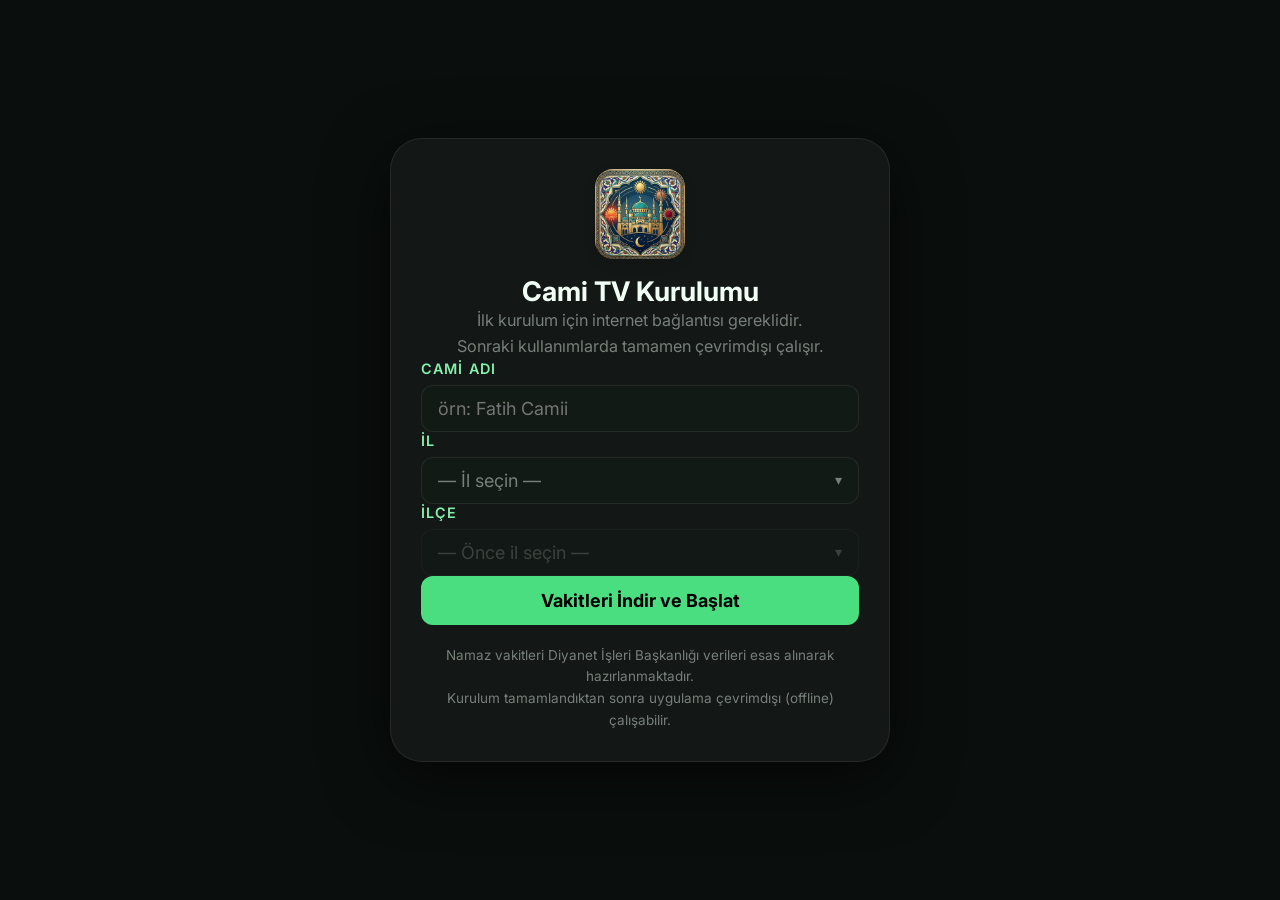
==== commit 0ff8d7f0: "Update versions and add Sabah visibility & new themes to test OTA" ====
--- a/web/index.html
+++ b/web/index.html
@@ -35,7 +35,41 @@
      KURULUM EKRANI (İlk Açılış)
   ════════════════════════════════════════════ -->
     <div id="setup-screen" role="main" aria-label="İlk Kurulum">
-        <div class="setup-box animate-fade-in-scale">
+        <!-- 1. QR KOD GÖRÜNÜMÜ (VARSAYILAN) -->
+        <div id="setup-qr-view" class="setup-box animate-fade-in-scale qr-split-layout">
+            <!-- Sol Panel -->
+            <div class="qr-split-panel-left">
+                <img src="img/cami_tv_logo.png" alt="Cami TV Logo" class="app-logo app-logo-large"
+                    style="margin-bottom:20px; width:80px; height:80px;">
+                <h1 class="setup-title" style="font-size: 2rem; margin-bottom: 15px; text-align: left;">Cami
+                    TV'ye<br>Hoş Geldiniz</h1>
+                <p class="setup-subtitle"
+                    style="font-size: 1.1rem; color: var(--text-secondary); margin-bottom: 30px; text-align: left; line-height: 1.5;">
+                    İlk kurulumu çok daha hızlı ve kolay tamamlamak için lütfen sağdaki QR kodu telefonunuzla okutun.
+                </p>
+                <div style="flex-grow: 1;"></div>
+                <button id="btn-setup-continue-tv"
+                    style="background: transparent; border: 2px solid var(--border-accent); color: var(--text-primary); font-size: 1rem; padding: 12px 20px; border-radius: 8px; cursor: pointer; transition: all 0.3s; width: 100%;">
+                    Kurulumu TV Kumandasıyla Yap
+                </button>
+            </div>
+            <!-- Sağ Panel -->
+            <div class="qr-split-panel-right">
+                <div id="setup-qr-container"
+                    style="background: white; padding: 20px; border-radius: 16px; display: inline-block; box-shadow: 0 10px 30px rgba(0,0,0,0.3); margin-bottom: 20px;">
+                    <!-- QR kod buraya çizilir -->
+                </div>
+                <p id="setup-qr-url-text"
+                    style="font-size: 1.1rem; font-weight: bold; color: var(--accent); margin-bottom: 10px;"></p>
+                <div
+                    style="font-size: 0.85rem; color: #fbbf24; font-weight: bold; background: rgba(251, 191, 36, 0.1); padding: 8px 12px; border-radius: 6px; display: inline-block; text-align: center;">
+                    ⚠️ Telefonunuzun TV ile aynı Wi-Fi ağında<br>olduğundan emin olun.
+                </div>
+            </div>
+        </div>
+
+        <!-- 2. TV KUMANDASI FORM GÖRÜNÜMÜ (ALTERNATİF) -->
+        <div id="setup-form-view" class="setup-box animate-fade-in-scale" style="display:none;">
             <div style="text-align:center;">
                 <img src="img/cami_tv_logo.png" alt="Cami TV Logo" class="app-logo app-logo-large">
             </div>
@@ -73,7 +107,7 @@
                 Vakitleri İndir ve Başlat
             </button>
 
-            <p style="font-size:0.75rem; color:var(--text-muted); text-align:center; line-height:1.6;">
+            <p style="font-size:0.75rem; color:var(--text-muted); text-align:center; line-height:1.6; margin-top:20px;">
                 Namaz vakitleri Diyanet İşleri Başkanlığı verileri esas alınarak hazırlanmaktadır.<br>
                 Kurulum tamamlandıktan sonra uygulama çevrimdışı (offline) çalışabilir.
             </p>
@@ -106,8 +140,13 @@
         <!-- Üst Bar -->
         <header id="ls-topbar">
             <div class="mosque-name">
-                <img src="img/cami_tv_logo.png" alt="Cami TV" class="app-logo" style="width: 32px; height: 32px;">
-                <span id="ls-mosque-name">Cami TV</span>
+                <img src="img/cami_tv_logo.png" alt="Cami TV" class="app-logo" style="width: 40px; height: 40px;">
+                <div
+                    style="display:flex; flex-direction:column; align-items:flex-start; justify-content:center; line-height:1.2;">
+                    <span id="ls-mosque-name">Cami TV</span>
+                    <span id="ls-mosque-location"
+                        style="font-size:0.65em; color:var(--text-muted); font-weight:normal;"></span>
+                </div>
             </div>
 
             <div class="topbar-center">
@@ -236,8 +275,13 @@
         <!-- Üst Bar -->
         <header id="pt-topbar">
             <div class="mosque-name">
-                <img src="img/cami_tv_logo.png" alt="Cami TV" class="app-logo" style="width: 28px; height: 28px;">
-                <span id="pt-mosque-name">Cami TV</span>
+                <img src="img/cami_tv_logo.png" alt="Cami TV" class="app-logo" style="width: 32px; height: 32px;">
+                <div
+                    style="display:flex; flex-direction:column; align-items:flex-start; justify-content:center; line-height:1.2;">
+                    <span id="pt-mosque-name">Cami TV</span>
+                    <span id="pt-mosque-location"
+                        style="font-size:0.7em; color:var(--text-muted); font-weight:normal;"></span>
+                </div>
             </div>
             <time id="pt-clock" class="pt-clock" aria-label="Saat">00:00</time>
         </header>
@@ -286,6 +330,8 @@
     <script src="js/content-data.js"></script>
     <script src="js/settings-manager.js"></script>
     <script src="js/data-manager.js"></script>
+    <script src="js/qrcode.min.js"></script>
+    <script src="js/i18n.js"></script>
     <script src="js/prayer-engine.js"></script>
     <script src="js/power-manager.js"></script>
     <script src="js/carousel-manager.js"></script>
--- a/web/css/base.css
+++ b/web/css/base.css
@@ -84,6 +84,21 @@
 
 :root[data-font-size="xlarge"] {
   --font-scale: 1.45;
+}
+
+/* ────────────────────────────────────────────────────────────
+   GLOBAL KAYDIRMA ÇUBUĞUNU (SCROLLBAR) GİZLEME
+   ──────────────────────────────────────────────────────────── */
+* {
+  -ms-overflow-style: none;
+  /* IE + Edge */
+  scrollbar-width: none;
+  /* Firefox */
+}
+
+::-webkit-scrollbar {
+  display: none;
+  /* Chrome, Safari ve Android WebView */
 }
 
 html {
@@ -151,6 +166,48 @@
   --vakit-aktif-border: rgba(212, 175, 55, 0.5);
   --vakit-aktif-text: #d4af37;
   --border-accent: rgba(212, 175, 55, 0.3);
+}
+
+/* ────────────────────────────────────────────────────────────
+   TEMA: LACİVERT (Navy Blue)
+   ──────────────────────────────────────────────────────────── */
+:root[data-theme="navy"] {
+  --accent: #60a5fa;
+  --accent-dark: #2563eb;
+  --accent-glow: rgba(96, 165, 250, 0.2);
+  --accent-dim: rgba(96, 165, 250, 0.08);
+  --bg-primary: #0f172a;
+  --bg-secondary: #1e293b;
+  --text-primary: #f8fafc;
+  --text-secondary: #93c5fd;
+  --text-muted: rgba(248, 250, 252, 0.5);
+  --countdown-color: #60a5fa;
+  --countdown-shadow: 0 0 30px rgba(96, 165, 250, 0.4);
+  --vakit-aktif-bg: rgba(96, 165, 250, 0.15);
+  --vakit-aktif-border: rgba(96, 165, 250, 0.5);
+  --vakit-aktif-text: #60a5fa;
+  --border-accent: rgba(96, 165, 250, 0.3);
+}
+
+/* ────────────────────────────────────────────────────────────
+   TEMA: GECE MORU (Night Purple)
+   ──────────────────────────────────────────────────────────── */
+:root[data-theme="purple"] {
+  --accent: #c084fc;
+  --accent-dark: #7e22ce;
+  --accent-glow: rgba(192, 132, 252, 0.2);
+  --accent-dim: rgba(192, 132, 252, 0.08);
+  --bg-primary: #1e1b4b;
+  --bg-secondary: #2e1065;
+  --text-primary: #faf5ff;
+  --text-secondary: #d8b4fe;
+  --text-muted: rgba(250, 245, 255, 0.5);
+  --countdown-color: #c084fc;
+  --countdown-shadow: 0 0 30px rgba(192, 132, 252, 0.4);
+  --vakit-aktif-bg: rgba(192, 132, 252, 0.15);
+  --vakit-aktif-border: rgba(192, 132, 252, 0.5);
+  --vakit-aktif-text: #c084fc;
+  --border-accent: rgba(192, 132, 252, 0.3);
 }
 
 /* ────────────────────────────────────────────────────────────
@@ -224,7 +281,7 @@
   width: 100%;
   height: 100%;
   overflow: hidden;
-  font-size: clamp(12px, 1.2vw + 0.5vh, 18px);
+  font-size: calc(var(--font-scale) * clamp(12px, 1.2vw + 0.5vh, 18px));
   /* Responsive root font */
   font-family: var(--font-ui);
   background: var(--bg-primary);
@@ -268,7 +325,7 @@
   gap: 4px;
   padding: 4px 10px;
   border-radius: var(--radius-full);
-  font-size: 0.7rem;
+  font-size: calc(var(--font-scale) * 0.7rem);
   font-weight: 700;
   letter-spacing: 0.05em;
   text-transform: uppercase;
@@ -381,7 +438,7 @@
 }
 
 .loading-text {
-  font-size: 1rem;
+  font-size: calc(var(--font-scale) * 1rem);
   color: var(--text-muted);
   letter-spacing: 0.05em;
 }
@@ -406,26 +463,43 @@
 }
 
 .setup-box {
-  width: 100%;
-  max-width: 480px;
+  width: 90%;
+  max-width: 500px;
+  max-height: 90vh;
+  overflow-y: auto;
   background: var(--bg-card);
   border: 1px solid var(--border);
   border-radius: var(--radius-xl);
-  padding: 40px;
+  padding: 30px;
   display: flex;
   flex-direction: column;
-  gap: 24px;
-}
+  gap: 15px;
+  box-shadow: var(--shadow-lg);
+  margin: auto;
+}
+
+/* Scrollbar Gizle Ama Scroll Edilsin */
+.setup-box::-webkit-scrollbar {
+  display: none;
+}
+
+.setup-box {
+  -ms-overflow-style: none;
+  /* IE and Edge */
+  scrollbar-width: none;
+  /* Firefox */
+}
+
 
 .setup-title {
-  font-size: 1.5rem;
+  font-size: calc(var(--font-scale) * 1.5rem);
   font-weight: 700;
   color: var(--text-primary);
   text-align: center;
 }
 
 .setup-subtitle {
-  font-size: 0.9rem;
+  font-size: calc(var(--font-scale) * 0.9rem);
   color: var(--text-muted);
   text-align: center;
   line-height: 1.6;
@@ -438,7 +512,7 @@
 }
 
 .setup-field label {
-  font-size: 0.8rem;
+  font-size: calc(var(--font-scale) * 0.8rem);
   font-weight: 600;
   letter-spacing: 0.08em;
   text-transform: uppercase;
@@ -454,7 +528,7 @@
   background: var(--bg-secondary);
   color: var(--text-primary);
   font-family: var(--font-ui);
-  font-size: 1rem;
+  font-size: calc(var(--font-scale) * 1rem);
   outline: none;
   transition: border-color var(--transition-fast);
   cursor: pointer;
@@ -474,7 +548,7 @@
   border-radius: var(--radius-md);
   background: var(--bg-secondary);
   border: 1px solid var(--border);
-  font-size: 0.85rem;
+  font-size: calc(var(--font-scale) * 0.85rem);
   color: var(--text-secondary);
 }
 
@@ -496,7 +570,7 @@
   background: var(--accent);
   color: #000;
   font-family: var(--font-ui);
-  font-size: 1rem;
+  font-size: calc(var(--font-scale) * 1rem);
   font-weight: 700;
   cursor: pointer;
   transition: opacity var(--transition-fast), transform var(--transition-fast);
@@ -513,7 +587,7 @@
 }
 
 .setup-error {
-  font-size: 0.85rem;
+  font-size: calc(var(--font-scale) * 0.85rem);
   color: #f87171;
   text-align: center;
   display: none;
@@ -547,7 +621,7 @@
   display: inline-flex;
   align-items: center;
   gap: 8px;
-  font-size: 0.8rem;
+  font-size: calc(var(--font-scale) * 0.8rem);
   color: var(--text-secondary);
 }
 
@@ -657,7 +731,7 @@
   background: var(--bg-secondary);
   color: var(--text-muted);
   font-family: var(--font-ui);
-  font-size: 1rem;
+  font-size: calc(var(--font-scale) * 1rem);
   cursor: pointer;
   transition: border-color var(--transition-fast), background var(--transition-fast);
   text-align: left;
@@ -686,7 +760,7 @@
 }
 
 .ss-arrow {
-  font-size: 0.75rem;
+  font-size: calc(var(--font-scale) * 0.75rem);
   color: var(--text-muted);
   transition: transform var(--transition-fast);
   flex-shrink: 0;
@@ -730,7 +804,7 @@
   background: transparent;
   color: var(--text-primary);
   font-family: var(--font-ui);
-  font-size: 0.9rem;
+  font-size: calc(var(--font-scale) * 0.9rem);
   outline: none;
   box-sizing: border-box;
 }
@@ -747,7 +821,7 @@
 
 .ss-option {
   padding: 10px 14px;
-  font-size: 0.9rem;
+  font-size: calc(var(--font-scale) * 0.9rem);
   color: var(--text-secondary);
   cursor: pointer;
   transition: background var(--transition-fast), color var(--transition-fast);
@@ -768,7 +842,7 @@
 .ss-empty {
   padding: 16px 14px;
   text-align: center;
-  font-size: 0.82rem;
+  font-size: calc(var(--font-scale) * 0.82rem);
   color: var(--text-muted);
 }
 
@@ -784,4 +858,46 @@
 /* Ayarlar sayfasında */
 .setting-control .ss-wrapper {
   min-width: 180px;
+}
+
+/* ────────────────────────────────────────────────────────────
+   QR SPLIT LAYOUT (Responsive Yatay/Dikey Ayırıcı)
+   ──────────────────────────────────────────────────────────── */
+.qr-split-layout {
+  display: flex;
+  flex-direction: column;
+  /* Mobilde (Dikeyde) alt alta dizilsin */
+  align-items: stretch;
+  padding: 0;
+  overflow: hidden;
+  max-width: 900px;
+  margin: auto;
+}
+
+@media (min-width: 600px) {
+  .qr-split-layout {
+    flex-direction: row;
+    /* TV'de (Yatayda) yan yana dizilsin */
+    max-height: 90vh;
+  }
+}
+
+.qr-split-panel-left {
+  flex: 1;
+  padding: 40px;
+  background: rgba(0, 0, 0, 0.2);
+  display: flex;
+  flex-direction: column;
+  justify-content: center;
+  align-items: flex-start;
+  text-align: left;
+}
+
+.qr-split-panel-right {
+  flex: 1;
+  padding: 40px;
+  display: flex;
+  flex-direction: column;
+  justify-content: center;
+  align-items: center;
 }
--- a/web/css/landscape.css
+++ b/web/css/landscape.css
@@ -33,7 +33,7 @@
 }
 
 #ls-topbar .mosque-name {
-    font-size: 1.15rem;
+    font-size: calc(var(--font-scale) * 1.15rem);
     font-weight: 700;
     color: var(--text-primary);
     display: flex;
@@ -44,7 +44,7 @@
 }
 
 #ls-topbar .mosque-name .icon {
-    font-size: 1.4rem;
+    font-size: calc(var(--font-scale) * 1.4rem);
     flex-shrink: 0;
 }
 
@@ -63,7 +63,7 @@
 }
 
 #ls-topbar .topbar-clock {
-    font-size: 2rem;
+    font-size: calc(var(--font-scale) * 2rem);
     font-weight: 900;
     color: var(--text-primary);
     letter-spacing: 0.04em;
@@ -72,7 +72,7 @@
 }
 
 #ls-topbar .topbar-date {
-    font-size: 0.78rem;
+    font-size: calc(var(--font-scale) * 0.78rem);
     color: var(--text-muted);
     letter-spacing: 0.03em;
 }
@@ -86,7 +86,7 @@
 }
 
 #ls-topbar .hijri-date {
-    font-size: 0.85rem;
+    font-size: calc(var(--font-scale) * 0.85rem);
     color: var(--text-secondary);
     text-align: right;
 }
@@ -95,7 +95,7 @@
 #ls-content {
     flex: 1;
     display: grid;
-    grid-template-columns: 22fr 46fr 32fr;
+    grid-template-columns: 22% 43% 35%;
     min-height: 0;
     overflow: hidden;
 }
@@ -105,13 +105,14 @@
     display: flex;
     flex-direction: column;
     border-right: 1px solid var(--border);
-    padding: 24px 20px;
-    gap: 12px;
-    overflow: hidden;
+    padding: clamp(10px, 2vmin, 24px) clamp(8px, 1.5vmin, 20px);
+    gap: clamp(6px, 1.2vmin, 12px);
+    overflow: hidden;
+    min-width: 0;
 }
 
 .ls-section-title {
-    font-size: 0.8rem;
+    font-size: calc(var(--font-scale) * 0.8rem);
     font-weight: 700;
     letter-spacing: 0.15em;
     text-transform: uppercase;
@@ -125,9 +126,9 @@
 .prayer-row {
     display: flex;
     align-items: center;
-    padding: 14px 18px;
+    padding: clamp(8px, 1.5vmin, 14px) clamp(8px, 1.5vmin, 18px);
     border-radius: var(--radius-md);
-    gap: 16px;
+    gap: clamp(6px, 1.5vmin, 16px);
     border: 1px solid transparent;
     transition: all var(--transition);
     position: relative;
@@ -154,18 +155,21 @@
 }
 
 .prayer-row .vakit-icon {
-    font-size: clamp(1.2rem, 2.2vh, 1.6rem);
-    width: 34px;
+    font-size: calc(var(--font-scale) * clamp(1.1rem, 2.5vmin, 1.6rem));
+    width: 32px;
     text-align: center;
     flex-shrink: 0;
     opacity: 0.8;
 }
 
 .prayer-row .vakit-name {
-    font-size: clamp(1rem, 1.8vh, 1.25rem);
+    font-size: calc(var(--font-scale) * clamp(0.9rem, 2vmin, 1.3rem));
     font-weight: 600;
     color: var(--text-secondary);
     flex: 1;
+    white-space: nowrap;
+    overflow: hidden;
+    text-overflow: ellipsis;
 }
 
 .prayer-row.aktif .vakit-icon,
@@ -176,7 +180,7 @@
 }
 
 .prayer-row .vakit-time {
-    font-size: clamp(1.2rem, 2.2vh, 1.5rem);
+    font-size: calc(var(--font-scale) * clamp(1.1rem, 2.8vmin, 1.6rem));
     font-weight: 800;
     color: var(--text-primary);
     font-variant-numeric: tabular-nums;
@@ -189,7 +193,7 @@
 }
 
 .prayer-row .vakit-cemaat {
-    font-size: clamp(0.75rem, 1.4vh, 1rem);
+    font-size: calc(var(--font-scale) * clamp(0.7rem, 1.5vmin, 1.1rem));
     font-weight: 600;
     color: var(--text-muted);
     font-variant-numeric: tabular-nums;
@@ -198,6 +202,7 @@
     border-radius: var(--radius-sm);
     padding: 2px 6px;
     margin-left: auto;
+    white-space: nowrap;
 }
 
 /* Sol alt bilgiler (hava, sıcaklık, kıble) */
@@ -214,7 +219,7 @@
     display: flex;
     align-items: center;
     gap: 8px;
-    font-size: 0.8rem;
+    font-size: calc(var(--font-scale) * 0.8rem);
     color: var(--text-muted);
     padding: 6px 8px;
     border-radius: var(--radius-sm);
@@ -222,7 +227,7 @@
 }
 
 .ls-info-pill .icon {
-    font-size: 1rem;
+    font-size: calc(var(--font-scale) * 1rem);
 }
 
 .ls-info-pill .value {
@@ -240,6 +245,7 @@
     gap: 1.5rem;
     position: relative;
     overflow: hidden;
+    min-width: 0;
 }
 
 /* Ezan Okunuyor Bildirimi (Dinamik Renk) */
@@ -247,13 +253,13 @@
     display: flex;
     align-items: center;
     gap: 16px;
-    padding: 16px 32px;
+    padding: 12px 24px;
     border-radius: 50px;
     background: var(--vakit-aktif-bg);
     border: 2px solid var(--vakit-aktif-border);
     box-shadow: 0 0 30px rgba(var(--vakit-aktif-text-rgb), 0.4);
     position: absolute;
-    top: 40px;
+    top: 20px;
     z-index: 20;
     animation: ezan-pulse 2s infinite alternate;
 }
@@ -268,7 +274,7 @@
 }
 
 .ezan-text {
-    font-size: 1.8rem;
+    font-size: calc(var(--font-scale) * 1.8rem);
     font-weight: 900;
     color: var(--vakit-aktif-text);
     text-transform: uppercase;
@@ -299,11 +305,13 @@
 /* Dairesel Progress Bar Container */
 .circular-progress-wrapper {
     position: relative;
-    width: clamp(200px, 35vh, 320px);
-    height: clamp(200px, 35vh, 320px);
+    width: 100%;
+    max-width: clamp(200px, 45vmin, 400px);
+    aspect-ratio: 1 / 1;
     display: flex;
     align-items: center;
     justify-content: center;
+    flex-shrink: 1;
 }
 
 .progress-ring {
@@ -341,33 +349,41 @@
     align-items: center;
     justify-content: center;
     background: var(--bg-card);
-    width: 87.5%;
-    height: 87.5%;
+    width: 86%;
+    height: 86%;
     border-radius: 50%;
     box-shadow: inset 0 0 20px rgba(0, 0, 0, 0.1);
+    /* İçeriklerin yuvarlağın dışına çıkmasını engelleme */
+    overflow: hidden;
+    padding: clamp(4px, 1vmin, 10px);
+    box-sizing: border-box;
 }
 
 /* Vakit adı büyük */
 .countdown-target-name {
-    font-size: clamp(1rem, 2.5vh, 1.5rem);
+    font-size: calc(var(--font-scale) * clamp(1.1rem, 3.2vmin, 1.8rem));
     font-weight: 800;
     color: var(--text-secondary);
     text-align: center;
-    margin-bottom: 4px;
-    letter-spacing: 0.05em;
+    margin-bottom: clamp(2px, 0.5vmin, 4px);
+    letter-spacing: 0.02em;
     text-transform: uppercase;
+    white-space: nowrap;
+    width: 100%;
 }
 
 /* Büyük geri sayım */
 .countdown-time {
-    font-size: clamp(2.2rem, 5.5vh, 3.5rem);
+    font-size: calc(var(--font-scale) * clamp(1.8rem, 6vmin, 4.2rem));
     font-weight: 900;
     color: var(--countdown-color);
     text-shadow: var(--countdown-shadow);
     font-variant-numeric: tabular-nums;
-    letter-spacing: 0.02em;
+    letter-spacing: 0.01em;
     line-height: 1.1;
     transition: color 0.5s ease;
+    width: 100%;
+    text-align: center;
 }
 
 .countdown-time.warning {
@@ -376,12 +392,14 @@
 
 /* "kaldı" yazısı */
 .countdown-label {
-    font-size: clamp(0.7rem, 1.5vh, 0.9rem);
+    font-size: calc(var(--font-scale) * clamp(0.8rem, 2vmin, 1.1rem));
     color: var(--text-muted);
     font-weight: 600;
     text-transform: uppercase;
     letter-spacing: 0.1em;
     margin-top: 4px;
+    width: 100%;
+    text-align: center;
 }
 
 /* Cemaat vakti */
@@ -400,12 +418,12 @@
 }
 
 #ls-cemaat .ce-icon {
-    font-size: 1.5rem;
+    font-size: calc(var(--font-scale) * 1.5rem);
 }
 
 #ls-cemaat .ce-val {
     font-weight: 800;
-    font-size: 1.2rem;
+    font-size: calc(var(--font-scale) * 1.2rem);
     color: var(--accent);
 }
 
@@ -435,19 +453,20 @@
 }
 
 .rm-icon {
-    font-size: 1.4rem;
+    font-size: calc(var(--font-scale) * 1.4rem);
 }
 
 .rm-title {
-    font-size: 1rem;
+    font-size: calc(var(--font-scale) * clamp(0.9rem, 2vmin, 1.3rem));
     font-weight: 700;
     color: #2ecc71;
     text-transform: uppercase;
     letter-spacing: 0.05em;
+    white-space: nowrap;
 }
 
 .rm-value {
-    font-size: 2.2rem;
+    font-size: calc(var(--font-scale) * clamp(1.8rem, 4.5vmin, 2.8rem));
     font-weight: 900;
     color: var(--text-primary);
     font-variant-numeric: tabular-nums;
@@ -464,7 +483,7 @@
     background: var(--bg-card);
     border: 1px solid var(--border);
     color: var(--text-muted);
-    font-size: 0.75rem;
+    font-size: calc(var(--font-scale) * 0.75rem);
     font-family: var(--font-ui);
     cursor: pointer;
     transition: all var(--transition-fast);
@@ -478,6 +497,7 @@
     flex-direction: column;
     border-left: 1px solid var(--border);
     overflow: hidden;
+    min-width: 0;
 }
 
 #ls-carousel {
@@ -514,7 +534,7 @@
 }
 
 .slide-type-badge {
-    font-size: 0.65rem;
+    font-size: calc(var(--font-scale) * 0.65rem);
     font-weight: 700;
     letter-spacing: 0.12em;
     text-transform: uppercase;
@@ -526,7 +546,7 @@
 }
 
 .slide-counter {
-    font-size: 0.7rem;
+    font-size: calc(var(--font-scale) * 0.7rem);
     color: var(--text-muted);
 }
 
@@ -536,7 +556,7 @@
     direction: rtl;
     text-align: center;
     color: var(--text-arabic);
-    font-size: clamp(1.6rem, 2.8vw, 2.4rem);
+    font-size: calc(var(--font-scale) * clamp(1.4rem, 4vmin, 2.4rem));
     line-height: 1.8;
     flex: 1;
     display: flex;
@@ -550,7 +570,7 @@
 }
 
 .slide-translation {
-    font-size: clamp(1rem, 1.5vw, 1.25rem);
+    font-size: calc(var(--font-scale) * clamp(0.9rem, 2vmin, 1.25rem));
     color: var(--text-secondary);
     text-align: center;
     line-height: 1.6;
@@ -588,7 +608,7 @@
 }
 
 .slide-reference {
-    font-size: 0.7rem;
+    font-size: calc(var(--font-scale) * 0.7rem);
     color: var(--text-muted);
     text-align: center;
     margin-top: 8px;
@@ -598,7 +618,7 @@
 /* Esmaül Hüsna slide */
 .slide-esma-arabic {
     font-family: var(--font-arabic);
-    font-size: clamp(3rem, 6vw, 5rem);
+    font-size: calc(var(--font-scale) * clamp(2.5rem, 8vmin, 5rem));
     text-align: center;
     color: var(--accent);
     line-height: 1.4;
@@ -610,7 +630,7 @@
 
 .slide-esma-turkish {
     text-align: center;
-    font-size: 1.3rem;
+    font-size: calc(var(--font-scale) * clamp(0.9rem, 2.2vmin, 1.3rem));
     font-weight: 700;
     color: var(--text-primary);
     margin-bottom: 8px;
@@ -619,7 +639,7 @@
 
 .slide-esma-meaning {
     text-align: center;
-    font-size: 0.85rem;
+    font-size: calc(var(--font-scale) * clamp(0.7rem, 1.5vmin, 0.95rem));
     color: var(--text-muted);
     line-height: 1.5;
     flex-shrink: 0;
@@ -654,7 +674,7 @@
 #ls-ticker .ticker-label {
     flex-shrink: 0;
     padding: 0 16px;
-    font-size: 0.7rem;
+    font-size: calc(var(--font-scale) * 0.7rem);
     font-weight: 700;
     letter-spacing: 0.1em;
     text-transform: uppercase;
@@ -670,6 +690,8 @@
 #ls-ticker .ticker-scroll {
     flex: 1;
     overflow: hidden;
+    display: flex;
+    white-space: nowrap;
 }
 
 #ls-ticker .ticker-inner {
@@ -686,7 +708,7 @@
 }
 
 #ls-ticker .ticker-item {
-    font-size: 0.82rem;
+    font-size: calc(var(--font-scale) * 0.82rem);
     color: var(--text-secondary);
     display: inline-flex;
     align-items: center;
@@ -736,7 +758,7 @@
 }
 
 .ezan-icon {
-    font-size: 4rem;
+    font-size: calc(var(--font-scale) * 4rem);
     position: relative;
     z-index: 1;
     animation: float 3s ease-in-out infinite;
@@ -744,7 +766,7 @@
 }
 
 .ezan-prayer-name {
-    font-size: clamp(2.5rem, 5vw, 4rem);
+    font-size: calc(var(--font-scale) * clamp(2.5rem, 5vw, 4rem));
     font-weight: 900;
     color: var(--text-primary);
     position: relative;
@@ -754,7 +776,7 @@
 
 .ezan-arabic {
     font-family: var(--font-arabic);
-    font-size: clamp(1.5rem, 3vw, 2.5rem);
+    font-size: calc(var(--font-scale) * clamp(1.5rem, 3vw, 2.5rem));
     color: var(--text-arabic);
     position: relative;
     z-index: 1;
@@ -763,7 +785,7 @@
 }
 
 .ezan-subtitle {
-    font-size: 1rem;
+    font-size: calc(var(--font-scale) * 1rem);
     color: var(--text-muted);
     position: relative;
     z-index: 1;
@@ -777,7 +799,7 @@
     border-radius: var(--radius-full);
     background: var(--bg-card);
     border: 1px solid var(--border-accent);
-    font-size: 1rem;
+    font-size: calc(var(--font-scale) * 1rem);
     color: var(--text-secondary);
     position: relative;
     z-index: 1;
@@ -802,7 +824,7 @@
 }
 
 .cenaze-header {
-    font-size: 0.8rem;
+    font-size: calc(var(--font-scale) * 0.8rem);
     letter-spacing: 0.2em;
     text-transform: uppercase;
     color: #f87171;
@@ -810,19 +832,19 @@
 }
 
 .cenaze-icon {
-    font-size: 3rem;
+    font-size: calc(var(--font-scale) * 3rem);
     margin-bottom: 16px;
 }
 
 .cenaze-name {
-    font-size: clamp(2rem, 4vw, 3rem);
+    font-size: calc(var(--font-scale) * clamp(2rem, 4vw, 3rem));
     font-weight: 700;
     color: white;
     text-align: center;
 }
 
 .cenaze-detail {
-    font-size: 1rem;
+    font-size: calc(var(--font-scale) * 1rem);
     color: rgba(255, 255, 255, 0.6);
     margin-top: 12px;
     text-align: center;
@@ -830,7 +852,7 @@
 
 .cenaze-dua {
     font-family: var(--font-arabic);
-    font-size: 1.5rem;
+    font-size: calc(var(--font-scale) * 1.5rem);
     color: #fde68a;
     margin-top: 24px;
     direction: rtl;
--- a/web/css/portrait.css
+++ b/web/css/portrait.css
@@ -32,7 +32,7 @@
 }
 
 #pt-topbar .mosque-name {
-    font-size: 0.85rem;
+    font-size: calc(var(--font-scale) * 0.85rem);
     font-weight: 700;
     color: var(--text-primary);
     display: flex;
@@ -49,7 +49,7 @@
 }
 
 #pt-topbar .pt-clock {
-    font-size: 1.4rem;
+    font-size: calc(var(--font-scale) * 1.4rem);
     font-weight: 900;
     color: var(--text-primary);
     letter-spacing: 0.04em;
@@ -69,7 +69,7 @@
 }
 
 #pt-next-label {
-    font-size: 0.7rem;
+    font-size: calc(var(--font-scale) * 0.7rem);
     font-weight: 700;
     letter-spacing: 0.15em;
     text-transform: uppercase;
@@ -77,14 +77,14 @@
 }
 
 #pt-prayer-name {
-    font-size: 1.8rem;
+    font-size: calc(var(--font-scale) * 1.8rem);
     font-weight: 900;
     color: var(--text-primary);
     line-height: 1;
 }
 
 #pt-countdown {
-    font-size: 3rem;
+    font-size: calc(var(--font-scale) * 3rem);
     font-weight: 900;
     color: var(--countdown-color);
     text-shadow: var(--countdown-shadow);
@@ -98,7 +98,7 @@
 }
 
 #pt-countdown-sub {
-    font-size: 0.75rem;
+    font-size: calc(var(--font-scale) * 0.75rem);
     color: var(--text-muted);
     letter-spacing: 0.08em;
 }
@@ -130,11 +130,11 @@
 }
 
 .pt-prayer-cell .cell-icon {
-    font-size: 1.1rem;
+    font-size: calc(var(--font-scale) * 1.1rem);
 }
 
 .pt-prayer-cell .cell-name {
-    font-size: 0.65rem;
+    font-size: calc(var(--font-scale) * 0.65rem);
     font-weight: 700;
     letter-spacing: 0.06em;
     text-transform: uppercase;
@@ -146,7 +146,7 @@
 }
 
 .pt-prayer-cell .cell-time {
-    font-size: 1rem;
+    font-size: calc(var(--font-scale) * 1rem);
     font-weight: 800;
     color: var(--text-primary);
     font-variant-numeric: tabular-nums;
@@ -171,11 +171,11 @@
 }
 
 #pt-carousel .slide-arabic {
-    font-size: clamp(1.3rem, 5vw, 1.8rem);
+    font-size: calc(var(--font-scale) * clamp(1.3rem, 5vw, 1.8rem));
 }
 
 #pt-carousel .slide-esma-arabic {
-    font-size: clamp(2.5rem, 10vw, 4rem);
+    font-size: calc(var(--font-scale) * clamp(2.5rem, 10vw, 4rem));
 }
 
 /* ─── ALT TICKER BANDI ───────────────────────────────────── */
@@ -192,7 +192,7 @@
 #pt-ticker .ticker-label {
     flex-shrink: 0;
     padding: 0 12px;
-    font-size: 0.65rem;
+    font-size: calc(var(--font-scale) * 0.65rem);
     font-weight: 700;
     letter-spacing: 0.1em;
     text-transform: uppercase;
@@ -219,7 +219,7 @@
 }
 
 #pt-ticker .ticker-item {
-    font-size: 0.75rem;
+    font-size: calc(var(--font-scale) * 0.75rem);
     color: var(--text-secondary);
     display: inline-flex;
     align-items: center;
@@ -252,15 +252,15 @@
 }
 
 #pt-ezan-overlay .ezan-icon {
-    font-size: 3rem;
+    font-size: calc(var(--font-scale) * 3rem);
 }
 
 #pt-ezan-overlay .ezan-prayer-name {
-    font-size: 2rem;
+    font-size: calc(var(--font-scale) * 2rem);
 }
 
 #pt-ezan-overlay .ezan-arabic {
-    font-size: 1.3rem;
+    font-size: calc(var(--font-scale) * 1.3rem);
 }
 
 #pt-ezan-overlay .ezan-wave-ring {
@@ -284,7 +284,7 @@
 }
 
 .ramadan-label {
-    font-size: 0.7rem;
+    font-size: calc(var(--font-scale) * 0.7rem);
     font-weight: 700;
     letter-spacing: 0.1em;
     text-transform: uppercase;
@@ -292,7 +292,7 @@
 }
 
 .ramadan-countdown {
-    font-size: 1.2rem;
+    font-size: calc(var(--font-scale) * 1.2rem);
     font-weight: 900;
     color: #fbbf24;
     font-variant-numeric: tabular-nums;
@@ -323,7 +323,7 @@
 }
 
 #ls-ramadan-info .rm-label {
-    font-size: 0.7rem;
+    font-size: calc(var(--font-scale) * 0.7rem);
     font-weight: 700;
     letter-spacing: 0.1em;
     text-transform: uppercase;
@@ -331,13 +331,13 @@
 }
 
 #ls-ramadan-info .rm-value {
-    font-size: 1.8rem;
+    font-size: calc(var(--font-scale) * 1.8rem);
     font-weight: 900;
     color: #fbbf24;
     font-variant-numeric: tabular-nums;
 }
 
 #ls-ramadan-info .rm-sub {
-    font-size: 0.75rem;
+    font-size: calc(var(--font-scale) * 0.75rem);
     color: rgba(251, 191, 36, 0.7);
 }
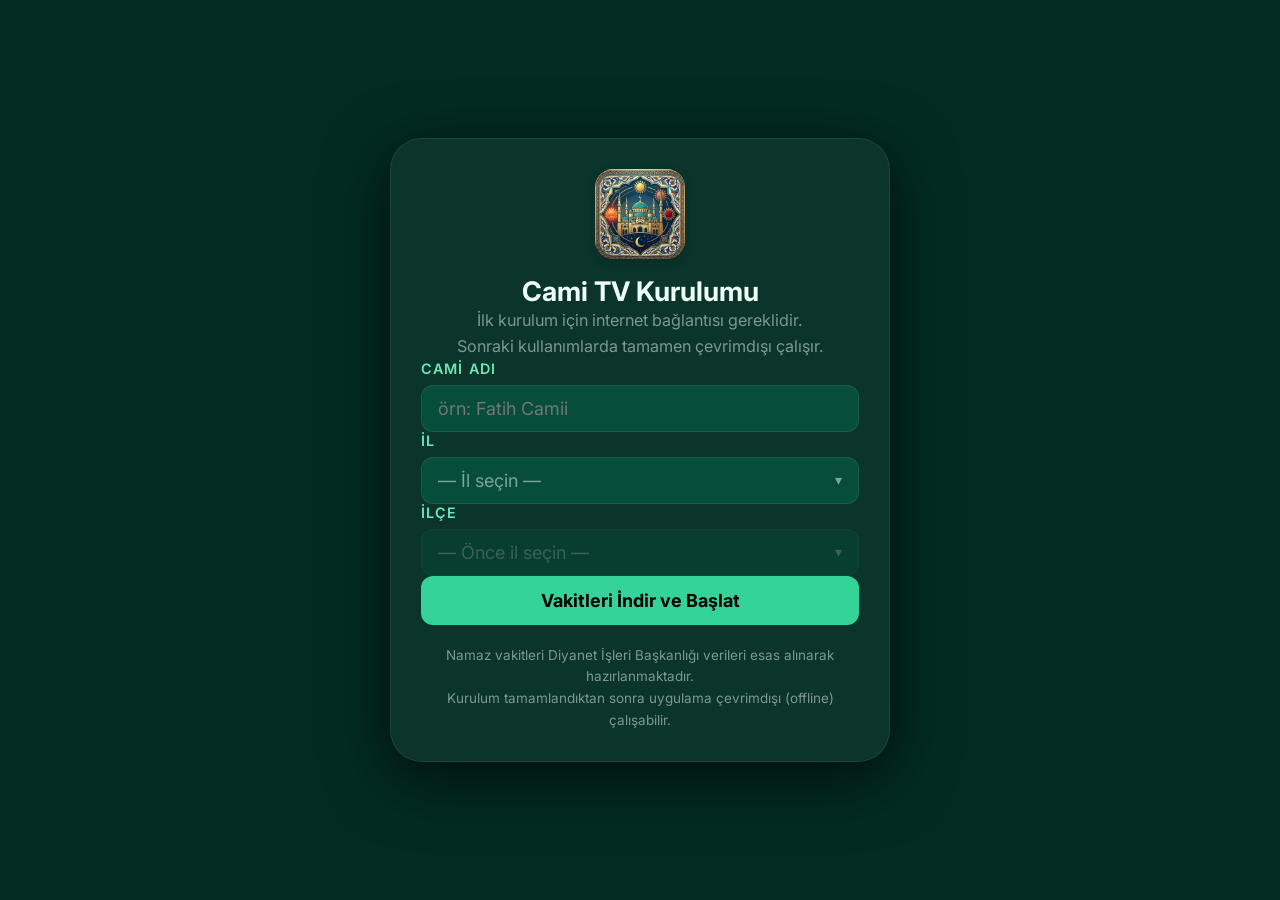
==== commit 95e5e986: "feat(release): v1.0.25 - Kayan yazi hiz slideri, bagimsiz duyuru modali ve Google Play surum senkron" ====
--- a/web/index.html
+++ b/web/index.html
@@ -21,6 +21,11 @@
 </head>
 
 <body>
+
+    <!-- ════════════════════════════════════════════
+     ARKAPLAN RESİM OVERLAY
+  ════════════════════════════════════════════ -->
+    <div id="background-image" aria-hidden="true"></div>
 
     <!-- ════════════════════════════════════════════
      YÜKLEME EKRANI
@@ -65,6 +70,10 @@
                     style="font-size: 0.85rem; color: #fbbf24; font-weight: bold; background: rgba(251, 191, 36, 0.1); padding: 8px 12px; border-radius: 6px; display: inline-block; text-align: center;">
                     ⚠️ Telefonunuzun TV ile aynı Wi-Fi ağında<br>olduğundan emin olun.
                 </div>
+                <div id="setup-qr-pin-hint"
+                    style="margin-top: 10px; font-size: 0.85rem; color: #a7f3d0; background: rgba(74, 222, 128, 0.1); border: 1px solid rgba(74, 222, 128, 0.25); padding: 8px 12px; border-radius: 6px; text-align: center;">
+                    💡 İlk Giriş Varsayılan PIN: <strong style="color: #ffffff; letter-spacing: 1px;">123456</strong>
+                </div>
             </div>
         </div>
 
@@ -81,18 +90,17 @@
 
             <div class="setup-field">
                 <label for="setup-cami">Cami Adı</label>
-                <input type="text" id="setup-cami" placeholder="örn: Fatih Camii" autocomplete="off" spellcheck="false"
-                    tabindex="1">
+                <input type="text" id="setup-cami" placeholder="örn: Fatih Camii" autocomplete="off" spellcheck="false">
             </div>
 
             <div class="setup-field">
                 <label>İl</label>
-                <div id="setup-il-container" tabindex="2"></div>
+                <div id="setup-il-container"></div>
             </div>
 
             <div class="setup-field">
                 <label>İlçe</label>
-                <div id="setup-ilce-container" tabindex="3"></div>
+                <div id="setup-ilce-container"></div>
             </div>
 
             <!-- İndirme ilerleme bilgisi -->
@@ -103,7 +111,7 @@
 
             <p id="setup-error" class="setup-error" role="alert"></p>
 
-            <button id="setup-kaydet" class="btn-primary" tabindex="4">
+            <button id="setup-kaydet" class="btn-primary">
                 Vakitleri İndir ve Başlat
             </button>
 
@@ -155,6 +163,7 @@
             </div>
 
             <div class="topbar-right">
+                <div id="ls-weather-info" class="ls-info-pill hidden" aria-label="Hava durumu"></div>
                 <div id="ls-hijri-date" class="hijri-date" aria-label="Hicri tarih"></div>
                 <div id="ls-esp32-info" class="ls-info-pill hidden" aria-label="Ortam verileri"></div>
             </div>
@@ -236,6 +245,18 @@
                     </div>
                     <time class="rm-value" id="ls-ramadan-countdown">00:00:00</time>
                 </div>
+
+                <!-- Bayram namazı bilgi kutusu -->
+                <div id="ls-bayram-info" class="bayram-info-box hidden" aria-label="Bayram namazı vakti">
+                    <div class="byr-header">
+                        <span class="byr-icon">☪️</span>
+                        <span class="byr-title" id="byr-title-label">Bayram Namazı</span>
+                    </div>
+                    <div class="byr-detail">
+                        <time class="byr-saat" id="ls-bayram-saat"></time>
+                        <span class="byr-tarih" id="ls-bayram-tarih"></span>
+                    </div>
+                </div>
             </section>
 
             <!-- Sağ Sütun: Carousel -->
@@ -251,6 +272,17 @@
             </section>
 
         </main>
+
+        <!-- ════════════════════════════════════════════
+         CUMA YARDIMI OVERLAY
+        ════════════════════════════════════════════ -->
+        <div id="cuma-yardim-overlay" class="cuma-overlay hidden" data-mode="tam-ekran">
+            <div class="cuma-overlay-content">
+                <div class="cuma-overlay-icon">🤲</div>
+                <div id="cuma-yardim-text" class="cuma-overlay-text"></div>
+                <div id="cuma-yardim-lang-badge" class="cuma-lang-badge">TR</div>
+            </div>
+        </div>
 
         <!-- Alt Ticker Bandı -->
         <footer id="ls-ticker" aria-label="Duyurular">
@@ -284,6 +316,7 @@
                 </div>
             </div>
             <time id="pt-clock" class="pt-clock" aria-label="Saat">00:00</time>
+            <span id="pt-weather-info" class="pt-weather-pill hidden" aria-label="Hava durumu"></span>
         </header>
 
         <!-- Ramazan Banner (portrait) -->
@@ -325,6 +358,7 @@
     <!-- ════════════════════════════════════════════
      JavaScript Modülleri (sıra önemli)
   ════════════════════════════════════════════ -->
+    <script src="js/tv-select-modal.js"></script>
     <script src="js/searchable-select.js"></script>
     <script src="js/locations-data.js"></script>
     <script src="js/content-data.js"></script>
@@ -334,6 +368,7 @@
     <script src="js/i18n.js"></script>
     <script src="js/prayer-engine.js"></script>
     <script src="js/power-manager.js"></script>
+    <script src="js/weather-manager.js"></script>
     <script src="js/carousel-manager.js"></script>
     <script src="js/display-manager.js"></script>
     <script src="js/app.js"></script>
--- a/web/css/base.css
+++ b/web/css/base.css
@@ -4,6 +4,15 @@
    ============================================================ */
 
 @import url('https://fonts.googleapis.com/css2?family=Inter:wght@300;400;500;600;700;800;900&family=Amiri:wght@400;700&display=swap');
+
+@font-face {
+  font-family: 'Shaikh Hamdullah';
+  src: url('../fonts/ShaikhHamdullah.woff2') format('woff2'),
+    url('../fonts/ShaikhHamdullah.woff') format('woff');
+  font-weight: normal;
+  font-style: normal;
+  font-display: swap;
+}
 
 /* ────────────────────────────────────────────────────────────
    CSS ÖZEL DEĞİŞKENLERİ — Koyu Tema (Varsayılan)
@@ -59,10 +68,11 @@
 
   /* Yazı tipleri */
   --font-ui: 'Inter', sans-serif;
-  --font-arabic: 'Amiri', 'Traditional Arabic', serif;
+  --font-arabic: 'Shaikh Hamdullah', 'Amiri', 'Traditional Arabic', serif;
 
   /* Yazı boyutu ölçeği */
   --font-scale: 1;
+  --carousel-font-scale: 1;
   --topbar-h: 64px;
   --ticker-h: 44px;
 }
@@ -241,6 +251,196 @@
 }
 
 /* ────────────────────────────────────────────────────────────
+   TEMA: TURKUVAZ (Turquoise)
+   ──────────────────────────────────────────────────────────── */
+:root[data-theme="turquoise"] {
+  --accent: #2dd4bf;
+  --accent-dark: #0d9488;
+  --accent-glow: rgba(45, 212, 191, 0.2);
+  --accent-dim: rgba(45, 212, 191, 0.08);
+  --bg-primary: #042f2e;
+  --bg-secondary: #0d3d3b;
+  --bg-card: rgba(255, 255, 255, 0.04);
+  --bg-card-hover: rgba(255, 255, 255, 0.07);
+  --bg-glass: rgba(255, 255, 255, 0.05);
+  --bg-overlay: rgba(0, 0, 0, 0.6);
+  --border: rgba(255, 255, 255, 0.08);
+  --border-accent: rgba(45, 212, 191, 0.3);
+  --text-primary: #f0fdfa;
+  --text-secondary: #5eead4;
+  --text-muted: rgba(240, 253, 250, 0.45);
+  --text-arabic: #fef3c7;
+  --countdown-color: #2dd4bf;
+  --countdown-shadow: 0 0 30px rgba(45, 212, 191, 0.4);
+  --vakit-aktif-bg: rgba(45, 212, 191, 0.15);
+  --vakit-aktif-border: rgba(45, 212, 191, 0.5);
+  --vakit-aktif-text: #2dd4bf;
+}
+
+/* ────────────────────────────────────────────────────────────
+   TEMA: OKYANUS (Ocean)
+   ──────────────────────────────────────────────────────────── */
+:root[data-theme="ocean"] {
+  --accent: #22d3ee;
+  --accent-dark: #0891b2;
+  --accent-glow: rgba(34, 211, 238, 0.2);
+  --accent-dim: rgba(34, 211, 238, 0.08);
+  --bg-primary: #083344;
+  --bg-secondary: #0e4558;
+  --bg-card: rgba(255, 255, 255, 0.04);
+  --bg-card-hover: rgba(255, 255, 255, 0.07);
+  --bg-glass: rgba(255, 255, 255, 0.05);
+  --bg-overlay: rgba(0, 0, 0, 0.6);
+  --border: rgba(255, 255, 255, 0.08);
+  --border-accent: rgba(34, 211, 238, 0.3);
+  --text-primary: #ecfeff;
+  --text-secondary: #67e8f9;
+  --text-muted: rgba(236, 254, 255, 0.45);
+  --text-arabic: #fef9c3;
+  --countdown-color: #22d3ee;
+  --countdown-shadow: 0 0 30px rgba(34, 211, 238, 0.4);
+  --vakit-aktif-bg: rgba(34, 211, 238, 0.15);
+  --vakit-aktif-border: rgba(34, 211, 238, 0.5);
+  --vakit-aktif-text: #22d3ee;
+}
+
+/* ────────────────────────────────────────────────────────────
+   TEMA: GÖKYÜZÜ — Açık Mavi (Sky Light)
+   ──────────────────────────────────────────────────────────── */
+:root[data-theme="sky"] {
+  --accent: #0ea5e9;
+  --accent-dark: #0369a1;
+  --accent-glow: rgba(14, 165, 233, 0.15);
+  --accent-dim: rgba(14, 165, 233, 0.06);
+  --bg-primary: #f0f9ff;
+  --bg-secondary: #e0f2fe;
+  --bg-card: rgba(0, 0, 0, 0.03);
+  --bg-card-hover: rgba(0, 0, 0, 0.06);
+  --bg-glass: rgba(0, 0, 0, 0.02);
+  --bg-overlay: rgba(0, 0, 0, 0.4);
+  --border: rgba(0, 0, 0, 0.1);
+  --border-accent: rgba(14, 165, 233, 0.4);
+  --text-primary: #0c4a6e;
+  --text-secondary: #0369a1;
+  --text-muted: rgba(12, 74, 110, 0.5);
+  --text-arabic: #92400e;
+  --countdown-color: #0284c7;
+  --countdown-shadow: 0 0 20px rgba(14, 165, 233, 0.25);
+  --vakit-aktif-bg: rgba(14, 165, 233, 0.12);
+  --vakit-aktif-border: rgba(14, 165, 233, 0.5);
+  --vakit-aktif-text: #0284c7;
+  --shadow-sm: 0 2px 8px rgba(0, 0, 0, 0.08);
+  --shadow-md: 0 8px 32px rgba(0, 0, 0, 0.12);
+  --shadow-lg: 0 16px 64px rgba(0, 0, 0, 0.15);
+}
+
+/* ────────────────────────────────────────────────────────────
+   TEMA: BUZ MAVİSİ (Ice Blue)
+   ──────────────────────────────────────────────────────────── */
+:root[data-theme="ice"] {
+  --accent: #38bdf8;
+  --accent-dark: #0284c7;
+  --accent-glow: rgba(56, 189, 248, 0.2);
+  --accent-dim: rgba(56, 189, 248, 0.08);
+  --bg-primary: #0c4a6e;
+  --bg-secondary: #075985;
+  --bg-card: rgba(255, 255, 255, 0.05);
+  --bg-card-hover: rgba(255, 255, 255, 0.08);
+  --bg-glass: rgba(255, 255, 255, 0.05);
+  --bg-overlay: rgba(0, 0, 0, 0.6);
+  --border: rgba(255, 255, 255, 0.1);
+  --border-accent: rgba(56, 189, 248, 0.3);
+  --text-primary: #f0f9ff;
+  --text-secondary: #7dd3fc;
+  --text-muted: rgba(240, 249, 255, 0.45);
+  --text-arabic: #fef3c7;
+  --countdown-color: #38bdf8;
+  --countdown-shadow: 0 0 30px rgba(56, 189, 248, 0.4);
+  --vakit-aktif-bg: rgba(56, 189, 248, 0.15);
+  --vakit-aktif-border: rgba(56, 189, 248, 0.5);
+  --vakit-aktif-text: #38bdf8;
+}
+
+/* ────────────────────────────────────────────────────────────
+   TEMA: GÜL (Rose)
+   ──────────────────────────────────────────────────────────── */
+:root[data-theme="rose"] {
+  --accent: #fb7185;
+  --accent-dark: #be123c;
+  --accent-glow: rgba(251, 113, 133, 0.2);
+  --accent-dim: rgba(251, 113, 133, 0.08);
+  --bg-primary: #1a0a10;
+  --bg-secondary: #2a1018;
+  --bg-card: rgba(255, 255, 255, 0.04);
+  --bg-card-hover: rgba(255, 255, 255, 0.07);
+  --bg-glass: rgba(255, 255, 255, 0.05);
+  --bg-overlay: rgba(0, 0, 0, 0.6);
+  --border: rgba(255, 255, 255, 0.08);
+  --border-accent: rgba(251, 113, 133, 0.3);
+  --text-primary: #fff1f2;
+  --text-secondary: #fda4af;
+  --text-muted: rgba(255, 241, 242, 0.45);
+  --text-arabic: #fef3c7;
+  --countdown-color: #fb7185;
+  --countdown-shadow: 0 0 30px rgba(251, 113, 133, 0.4);
+  --vakit-aktif-bg: rgba(251, 113, 133, 0.15);
+  --vakit-aktif-border: rgba(251, 113, 133, 0.5);
+  --vakit-aktif-text: #fb7185;
+}
+
+/* ────────────────────────────────────────────────────────────
+   TEMA: ZEYTİN (Olive)
+   ──────────────────────────────────────────────────────────── */
+:root[data-theme="olive"] {
+  --accent: #a3e635;
+  --accent-dark: #4d7c0f;
+  --accent-glow: rgba(163, 230, 53, 0.2);
+  --accent-dim: rgba(163, 230, 53, 0.08);
+  --bg-primary: #1a2e05;
+  --bg-secondary: #253d0a;
+  --bg-card: rgba(255, 255, 255, 0.04);
+  --bg-card-hover: rgba(255, 255, 255, 0.07);
+  --bg-glass: rgba(255, 255, 255, 0.05);
+  --bg-overlay: rgba(0, 0, 0, 0.6);
+  --border: rgba(255, 255, 255, 0.08);
+  --border-accent: rgba(163, 230, 53, 0.3);
+  --text-primary: #f7fee7;
+  --text-secondary: #bef264;
+  --text-muted: rgba(247, 254, 231, 0.45);
+  --text-arabic: #fef3c7;
+  --countdown-color: #a3e635;
+  --countdown-shadow: 0 0 30px rgba(163, 230, 53, 0.4);
+  --vakit-aktif-bg: rgba(163, 230, 53, 0.15);
+  --vakit-aktif-border: rgba(163, 230, 53, 0.5);
+  --vakit-aktif-text: #a3e635;
+}
+
+/* ────────────────────────────────────────────────────────────
+   ARKAPLAN RESİM OVERLAY
+   ──────────────────────────────────────────────────────────── */
+#background-image {
+  position: fixed;
+  inset: 0;
+  z-index: 1; /* body::before deseninin (z:0) üstünde */
+  pointer-events: none;
+  background-size: cover;
+  background-position: center;
+  background-repeat: no-repeat;
+  opacity: var(--bg-image-opacity, 0.15);
+  filter: blur(var(--bg-image-blur, 0px));
+  display: none; /* JS tarafından gösterilir */
+}
+
+#background-image.active {
+  display: block;
+}
+
+/* Arkaplan resmi aktifken geometrik deseni gizle (JS tarafından class eklenir) */
+body.has-bg-image::before {
+  display: none !important;
+}
+
+/* ────────────────────────────────────────────────────────────
    GENEL SIFIRLAMALAR
    ──────────────────────────────────────────────────────────── */
 *,
@@ -536,8 +736,15 @@
 }
 
 .setup-field select:focus,
-.setup-field input:focus {
-  border-color: var(--accent);
+.setup-field input:focus,
+.setup-field .ss-tv-trigger:focus,
+.setup-field .ss-tv-trigger.tv-focused,
+.ss-trigger:focus,
+.btn-primary:focus {
+  border-color: var(--accent, #4ade80) !important;
+  outline: 3px solid var(--accent, #4ade80) !important;
+  outline-offset: 2px !important;
+  box-shadow: 0 0 18px rgba(74, 222, 128, 0.7) !important;
 }
 
 .setup-progress {
@@ -613,8 +820,13 @@
   display: flex;
   align-items: center;
   white-space: nowrap;
-  animation: ticker-scroll 30s linear infinite;
+  animation: ticker-scroll var(--ticker-duration, 45s) linear infinite;
   gap: 80px;
+  will-change: transform;
+  transform: translate3d(0, 0, 0);
+  backface-visibility: hidden;
+  perspective: 1000px;
+  -webkit-font-smoothing: antialiased;
 }
 
 .ticker-item {
@@ -714,6 +926,36 @@
 /* ────────────────────────────────────────────────────────────
    SEARCHABLE SELECT BİLEŞENİ
    ──────────────────────────────────────────────────────────── */
+.ss-native-select {
+  width: 100%;
+  padding: 10px 14px;
+  border-radius: var(--radius-md);
+  border: 1px solid var(--border);
+  background: var(--bg-secondary);
+  color: var(--text-primary);
+  font-family: var(--font-ui);
+  font-size: calc(var(--font-scale) * 0.95rem);
+  outline: none;
+  cursor: pointer;
+  transition: border-color var(--transition-fast), box-shadow var(--transition-fast);
+}
+
+.ss-native-select:focus {
+  border-color: var(--accent, #4ade80) !important;
+  box-shadow: 0 0 0 2px var(--accent-glow, rgba(74, 222, 128, 0.3));
+}
+
+.setup-field .ss-native-select,
+.setup-field .ss-tv-trigger {
+  padding: 12px 16px;
+  border-radius: var(--radius-md);
+  border: 1px solid var(--border);
+  background: var(--bg-secondary) !important;
+  color: var(--text-primary) !important;
+  font-size: calc(var(--font-scale) * 1rem);
+  box-sizing: border-box;
+}
+
 .ss-wrapper {
   position: relative;
   width: 100%;
@@ -780,18 +1022,11 @@
   border: 1px solid var(--border-accent);
   border-radius: var(--radius-md);
   box-shadow: var(--shadow-md);
-  opacity: 0;
-  transform: translateY(-6px);
-  pointer-events: none;
-  transition: opacity 0.15s ease, transform 0.15s ease;
-  max-height: 0;
-  overflow: hidden;
+  display: none !important;
 }
 
 .ss-open .ss-dropdown {
-  opacity: 1;
-  transform: translateY(0);
-  pointer-events: auto;
+  display: block !important;
   max-height: 320px;
   overflow: visible;
 }
@@ -827,16 +1062,19 @@
   transition: background var(--transition-fast), color var(--transition-fast);
 }
 
+.ss-option:focus,
 .ss-option:hover,
 .ss-option.ss-focused {
-  background: var(--accent-dim);
-  color: var(--accent);
+  background: var(--accent, #4ade80) !important;
+  color: #0f1923 !important;
+  outline: none;
+  font-weight: 700;
 }
 
 .ss-option.ss-selected {
   background: var(--accent-dim);
   color: var(--accent);
-  font-weight: 600;
+  font-weight: 700;
 }
 
 .ss-empty {
@@ -900,4 +1138,275 @@
   flex-direction: column;
   justify-content: center;
   align-items: center;
-}+}
+
+/* ────────────────────────────────────────────────────────────
+   HAVA DURUMU PILL
+   ──────────────────────────────────────────────────────────── */
+.pt-weather-pill {
+  font-size: calc(var(--font-scale) * 0.8rem);
+  color: var(--text-secondary);
+  background: var(--bg-card);
+  border: 1px solid var(--border);
+  border-radius: var(--radius-full);
+  padding: 4px 12px;
+  font-weight: 600;
+}
+
+/* ────────────────────────────────────────────────────────────
+   DUYURU DİL BADGE'LERİ
+   ──────────────────────────────────────────────────────────── */
+.duyuru-lang-badges {
+  display: flex;
+  gap: 6px;
+  justify-content: center;
+}
+
+.duyuru-lang-badge {
+  font-size: calc(var(--font-scale) * 0.6rem);
+  font-weight: 700;
+  letter-spacing: 0.1em;
+  padding: 3px 8px;
+  border-radius: var(--radius-full);
+  background: var(--bg-card);
+  color: var(--text-muted);
+  border: 1px solid var(--border);
+  transition: all 0.3s ease;
+}
+
+.duyuru-lang-badge.active {
+  background: var(--accent-dim);
+  color: var(--accent);
+  border-color: var(--border-accent);
+}
+
+/* ────────────────────────────────────────────────────────────
+   GÜN SEÇİM CHİP'LERİ (Ayarlar sayfası)
+   ──────────────────────────────────────────────────────────── */
+.day-chip {
+  display: inline-flex;
+  align-items: center;
+  cursor: pointer;
+}
+
+.day-chip input[type="checkbox"] {
+  display: none;
+}
+
+.day-chip span {
+  display: inline-block;
+  font-size: 0.72rem;
+  font-weight: 600;
+  padding: 4px 10px;
+  border-radius: var(--radius-full, 20px);
+  border: 1px solid var(--border, rgba(255,255,255,0.1));
+  background: var(--bg-card, rgba(255,255,255,0.04));
+  color: var(--text-muted, #888);
+  transition: all 0.2s ease;
+}
+
+.day-chip input[type="checkbox"]:checked + span {
+  background: var(--accent-dim, rgba(34,197,94,0.15));
+  color: var(--accent, #22c55e);
+  border-color: var(--border-accent, rgba(34,197,94,0.4));
+}
+
+/* ────────────────────────────────────────────────────────────
+   BUTONLAR (Ek stiller)
+   ──────────────────────────────────────────────────────────── */
+.btn-danger-small {
+  background: rgba(248, 113, 113, 0.1);
+  color: #f87171;
+  border: 1px solid rgba(248, 113, 113, 0.3);
+  border-radius: var(--radius-sm, 8px);
+  padding: 4px 12px;
+  cursor: pointer;
+  font-family: inherit;
+  transition: all 0.2s ease;
+}
+
+.btn-danger-small:hover {
+  background: rgba(248, 113, 113, 0.2);
+  border-color: rgba(248, 113, 113, 0.5);
+}
+
+/* ────────────────────────────────────────────────────────────
+   EVRENSEL TV SEÇİM MODALI (TvSelectModal)
+   ──────────────────────────────────────────────────────────── */
+.tv-modal-backdrop {
+  position: fixed;
+  inset: 0;
+  background: rgba(8, 14, 22, 0.96) !important;
+  z-index: 2147483647 !important;
+  display: flex;
+  align-items: center;
+  justify-content: center;
+  animation: tvModalFadeIn 0.15s ease-out;
+}
+
+@keyframes tvModalFadeIn {
+  from { opacity: 0; }
+  to { opacity: 1; }
+}
+
+.tv-modal-box {
+  position: relative;
+  z-index: 2147483647 !important;
+  background: #111a24;
+  border: 2px solid #2a3e52;
+  border-radius: 18px;
+  width: 90%;
+  max-width: 580px;
+  max-height: 82vh;
+  display: flex;
+  flex-direction: column;
+  box-shadow: 0 20px 60px rgba(0, 0, 0, 0.9), 0 0 24px rgba(74, 222, 128, 0.15);
+  overflow: hidden;
+  animation: tvModalPop 0.18s cubic-bezier(0.16, 1, 0.3, 1);
+}
+
+@keyframes tvModalPop {
+  from { transform: scale(0.94); opacity: 0; }
+  to { transform: scale(1); opacity: 1; }
+}
+
+.tv-modal-header {
+  padding: 16px 24px;
+  border-bottom: 1px solid #2a3e52;
+  background: rgba(255, 255, 255, 0.02);
+  display: flex;
+  justify-content: space-between;
+  align-items: center;
+  flex-shrink: 0;
+}
+
+.tv-modal-title {
+  font-size: 1.25rem;
+  font-weight: 700;
+  color: #4ade80;
+  letter-spacing: 0.5px;
+}
+
+.tv-modal-hint {
+  font-size: 0.82rem;
+  color: #94a3b8;
+  font-weight: 500;
+}
+
+.tv-modal-list {
+  padding: 14px 16px;
+  overflow-y: auto;
+  display: flex;
+  flex-direction: column;
+  gap: 8px;
+  max-height: calc(82vh - 70px);
+  overscroll-behavior: contain;
+}
+
+.tv-modal-list::-webkit-scrollbar {
+  width: 8px;
+}
+.tv-modal-list::-webkit-scrollbar-thumb {
+  background: #2a3e52;
+  border-radius: 4px;
+}
+
+.tv-modal-item {
+  padding: 14px 20px;
+  border-radius: 12px;
+  font-size: 1.15rem;
+  color: #cbd5e1;
+  background: rgba(255, 255, 255, 0.03);
+  border: 2px solid transparent;
+  display: flex;
+  justify-content: space-between;
+  align-items: center;
+  cursor: pointer;
+  transition: all 0.12s ease;
+  user-select: none;
+}
+
+/* Yalnızca kumanda ile o an odaklanılan eleman parlar */
+.tv-modal-item.tv-focused {
+  background: rgba(74, 222, 128, 0.22) !important;
+  border-color: #4ade80 !important;
+  color: #ffffff !important;
+  outline: none !important;
+  transform: scale(1.02);
+  box-shadow: 0 0 20px rgba(74, 222, 128, 0.45);
+}
+
+/* Önceden seçilmiş olan eleman: zarif yeşil onay rozeti, parlamasız */
+.tv-modal-item.selected {
+  color: #4ade80;
+  font-weight: 600;
+}
+
+.tv-modal-item.selected:not(.tv-focused) {
+  background: rgba(74, 222, 128, 0.06);
+  border-color: rgba(74, 222, 128, 0.25);
+}
+
+.tv-modal-item-label {
+  flex: 1;
+  white-space: nowrap;
+  overflow: hidden;
+  text-overflow: ellipsis;
+}
+
+.tv-modal-item-check {
+  font-size: 1.25rem;
+  font-weight: bold;
+  color: #4ade80;
+  margin-left: 12px;
+  width: 24px;
+  text-align: center;
+}
+
+/* TV Modu tetikleyici butonu (Koyu premium tasarım) */
+.ss-tv-trigger {
+  width: 100%;
+  min-height: 48px;
+  padding: 12px 18px;
+  background: rgba(255, 255, 255, 0.05) !important;
+  border: 1px solid var(--border, #2a3e52) !important;
+  border-radius: 10px;
+  color: #ffffff !important;
+  font-size: 1.05rem;
+  font-weight: 500;
+  display: flex;
+  align-items: center;
+  justify-content: space-between;
+  text-align: left;
+  cursor: pointer;
+  transition: all 0.15s ease;
+  box-sizing: border-box;
+}
+
+.ss-tv-trigger:focus,
+.ss-tv-trigger.tv-focused {
+  border-color: var(--accent, #4ade80) !important;
+  box-shadow: 0 0 16px rgba(74, 222, 128, 0.35) !important;
+  background: rgba(74, 222, 128, 0.1) !important;
+  outline: none !important;
+}
+
+.ss-tv-trigger .ss-trigger-text {
+  color: #94a3b8;
+  font-size: 1.05rem;
+  white-space: nowrap;
+  overflow: hidden;
+  text-overflow: ellipsis;
+}
+
+.ss-tv-trigger .ss-trigger-text.ss-has-value {
+  color: #4ade80 !important;
+  font-weight: 600;
+}
+
+.ss-tv-trigger .ss-arrow {
+  color: #94a3b8;
+  font-size: 0.9rem;
+  margin-left: 10px;
+}
+}
--- a/web/css/animations.css
+++ b/web/css/animations.css
@@ -135,11 +135,11 @@
    ──────────────────────────────────────────────────────────── */
 @keyframes ticker-scroll {
     from {
-        transform: translateX(100vw);
-    }
-
-    to {
-        transform: translateX(-100%);
+        transform: translate3d(100vw, 0, 0);
+    }
+
+    to {
+        transform: translate3d(-100%, 0, 0);
     }
 }
 
--- a/web/css/landscape.css
+++ b/web/css/landscape.css
@@ -252,21 +252,28 @@
 #ezan-notification {
     display: flex;
     align-items: center;
-    gap: 16px;
-    padding: 12px 24px;
+    gap: clamp(8px, 3cqi, 16px);
+    padding: clamp(6px, 2cqi, 12px) clamp(16px, 3vw, 24px);
     border-radius: 50px;
     background: var(--vakit-aktif-bg);
     border: 2px solid var(--vakit-aktif-border);
     box-shadow: 0 0 30px rgba(var(--vakit-aktif-text-rgb), 0.4);
-    position: absolute;
-    top: 20px;
+    position: relative;
     z-index: 20;
+    /* Shock absorber flex properties */
+    flex: 2 1 0;
+    min-height: 0;
+    max-height: 10vh;
+    aspect-ratio: 5 / 1;
+    container-type: inline-size;
+    container-name: ezan-box;
+    transition: all 0.5s ease-in-out;
     animation: ezan-pulse 2s infinite alternate;
 }
 
 .ezan-ring {
-    width: 20px;
-    height: 20px;
+    width: clamp(12px, 6cqi, 20px);
+    height: clamp(12px, 6cqi, 20px);
     border-radius: 50%;
     background: var(--vakit-aktif-text);
     box-shadow: 0 0 15px var(--vakit-aktif-text);
@@ -274,7 +281,7 @@
 }
 
 .ezan-text {
-    font-size: calc(var(--font-scale) * 1.8rem);
+    font-size: calc(var(--font-scale) * clamp(1rem, 8cqi, 1.8rem));
     font-weight: 900;
     color: var(--vakit-aktif-text);
     text-transform: uppercase;
@@ -305,13 +312,19 @@
 /* Dairesel Progress Bar Container */
 .circular-progress-wrapper {
     position: relative;
-    width: 100%;
-    max-width: clamp(200px, 45vmin, 400px);
+    max-width: 50vmin;
+    max-height: 50vmin;
     aspect-ratio: 1 / 1;
+    /* Let flex-box shrink it smoothly. Dominant element gets 8 shares. */
+    flex: 8 1 0;
+    min-height: 0;
+    min-width: 0;
     display: flex;
     align-items: center;
     justify-content: center;
-    flex-shrink: 1;
+    container-type: inline-size;
+    container-name: countdown-circle;
+    transition: all 0.5s ease-in-out;
 }
 
 .progress-ring {
@@ -361,11 +374,11 @@
 
 /* Vakit adı büyük */
 .countdown-target-name {
-    font-size: calc(var(--font-scale) * clamp(1.1rem, 3.2vmin, 1.8rem));
+    font-size: calc(var(--font-scale) * clamp(0.7rem, 5.5cqi, 1.8rem));
     font-weight: 800;
     color: var(--text-secondary);
     text-align: center;
-    margin-bottom: clamp(2px, 0.5vmin, 4px);
+    margin-bottom: clamp(2px, 0.5cqi, 4px);
     letter-spacing: 0.02em;
     text-transform: uppercase;
     white-space: nowrap;
@@ -374,7 +387,7 @@
 
 /* Büyük geri sayım */
 .countdown-time {
-    font-size: calc(var(--font-scale) * clamp(1.8rem, 6vmin, 4.2rem));
+    font-size: calc(var(--font-scale) * clamp(1.2rem, 16cqi, 4.2rem));
     font-weight: 900;
     color: var(--countdown-color);
     text-shadow: var(--countdown-shadow);
@@ -392,7 +405,7 @@
 
 /* "kaldı" yazısı */
 .countdown-label {
-    font-size: calc(var(--font-scale) * clamp(0.8rem, 2vmin, 1.1rem));
+    font-size: calc(var(--font-scale) * clamp(0.5rem, 3.5cqi, 1.1rem));
     color: var(--text-muted);
     font-weight: 600;
     text-transform: uppercase;
@@ -432,13 +445,22 @@
     display: none;
     flex-direction: column;
     align-items: center;
-    padding: 16px 32px;
+    justify-content: center;
+    padding: clamp(4px, 2.2cqi, 16px) clamp(16px, 3vw, 32px);
     border-radius: var(--radius-lg);
     background: linear-gradient(135deg, rgba(39, 174, 96, 0.1), rgba(46, 204, 113, 0.2));
     border: 1px solid rgba(46, 204, 113, 0.3);
-    margin-top: 10px;
+    margin-top: clamp(2px, 2vh, 10px);
     position: relative;
     z-index: 1;
+    /* Flex boundaries and dynamic container properties */
+    flex: 3 1 0; /* 3 shares of space */
+    min-height: 0;
+    max-height: 14vh;
+    aspect-ratio: 4.5 / 1;
+    container-type: inline-size;
+    container-name: ramadan-box;
+    transition: all 0.5s ease-in-out;
 }
 
 .ramadan-info-box.visible {
@@ -449,15 +471,15 @@
     display: flex;
     align-items: center;
     gap: 8px;
-    margin-bottom: 6px;
+    margin-bottom: clamp(2px, 1.1cqi, 6px);
 }
 
 .rm-icon {
-    font-size: calc(var(--font-scale) * 1.4rem);
+    font-size: calc(var(--font-scale) * clamp(0.8rem, 5.5cqi, 1.4rem));
 }
 
 .rm-title {
-    font-size: calc(var(--font-scale) * clamp(0.9rem, 2vmin, 1.3rem));
+    font-size: calc(var(--font-scale) * clamp(0.7rem, 4.4cqi, 1.3rem));
     font-weight: 700;
     color: #2ecc71;
     text-transform: uppercase;
@@ -466,7 +488,8 @@
 }
 
 .rm-value {
-    font-size: calc(var(--font-scale) * clamp(1.8rem, 4.5vmin, 2.8rem));
+    font-size: calc(var(--font-scale) * clamp(1.2rem, 8.8cqi, 2.8rem));
+    line-height: 1.1;
     font-weight: 900;
     color: var(--text-primary);
     font-variant-numeric: tabular-nums;
@@ -491,6 +514,72 @@
     /* Haftalık imsakiye varsa görünür */
 }
 
+.bayram-info-box {
+    display: none;
+    flex-direction: column;
+    align-items: center;
+    justify-content: center;
+    padding: clamp(4px, 2.2cqi, 12px) clamp(16px, 3vw, 24px);
+    border-radius: var(--radius-lg);
+    background: linear-gradient(135deg, rgba(212, 175, 55, 0.1), rgba(255, 215, 0, 0.15));
+    border: 1px solid rgba(212, 175, 55, 0.35);
+    margin-top: clamp(2px, 1.5vh, 8px);
+    position: relative;
+    z-index: 1;
+    /* Flex boundaries and dynamic container properties */
+    flex: 3 1 0; /* 3 shares of space */
+    min-height: 0;
+    max-height: 13vh;
+    aspect-ratio: 4.5 / 1;
+    container-type: inline-size;
+    container-name: bayram-box;
+    transition: all 0.5s ease-in-out;
+}
+
+.bayram-info-box.visible {
+    display: flex !important;
+}
+
+.byr-header {
+    display: flex;
+    align-items: center;
+    gap: clamp(4px, 1.1cqi, 8px);
+    margin-bottom: clamp(2px, 1.1cqi, 4px);
+}
+
+.byr-icon {
+    font-size: calc(var(--font-scale) * clamp(0.7rem, 4.4cqi, 1.2rem));
+}
+
+.byr-title {
+    font-size: calc(var(--font-scale) * clamp(0.6rem, 4cqi, 1rem));
+    font-weight: 700;
+    color: #d4af37;
+    text-transform: uppercase;
+    letter-spacing: 0.05em;
+    white-space: nowrap;
+}
+
+.byr-detail {
+    display: flex;
+    align-items: baseline;
+    gap: 10px;
+}
+
+.byr-saat {
+    font-size: calc(var(--font-scale) * clamp(1.2rem, 7.7cqi, 2.2rem));
+    font-weight: 900;
+    color: var(--text-primary);
+    font-variant-numeric: tabular-nums;
+    line-height: 1.1;
+}
+
+.byr-tarih {
+    font-size: calc(var(--font-scale) * clamp(0.6rem, 3.3cqi, 0.85rem));
+    color: var(--text-muted);
+    white-space: nowrap;
+}
+
 /* ─── SAĞ SÜTUN: Carousel ────────────────────────────────── */
 #ls-right {
     display: flex;
@@ -556,7 +645,7 @@
     direction: rtl;
     text-align: center;
     color: var(--text-arabic);
-    font-size: calc(var(--font-scale) * clamp(1.4rem, 4vmin, 2.4rem));
+    font-size: calc(var(--font-scale) * var(--carousel-font-scale) * clamp(1.4rem, 4vmin, 2.4rem));
     line-height: 1.8;
     flex: 1;
     display: flex;
@@ -570,7 +659,7 @@
 }
 
 .slide-translation {
-    font-size: calc(var(--font-scale) * clamp(0.9rem, 2vmin, 1.25rem));
+    font-size: calc(var(--font-scale) * var(--carousel-font-scale) * clamp(0.9rem, 2vmin, 1.25rem));
     color: var(--text-secondary);
     text-align: center;
     line-height: 1.6;
@@ -608,7 +697,7 @@
 }
 
 .slide-reference {
-    font-size: calc(var(--font-scale) * 0.7rem);
+    font-size: calc(var(--font-scale) * var(--carousel-font-scale) * 0.7rem);
     color: var(--text-muted);
     text-align: center;
     margin-top: 8px;
@@ -618,7 +707,7 @@
 /* Esmaül Hüsna slide */
 .slide-esma-arabic {
     font-family: var(--font-arabic);
-    font-size: calc(var(--font-scale) * clamp(2.5rem, 8vmin, 5rem));
+    font-size: calc(var(--font-scale) * var(--carousel-font-scale) * clamp(2.5rem, 8vmin, 5rem));
     text-align: center;
     color: var(--accent);
     line-height: 1.4;
@@ -630,7 +719,7 @@
 
 .slide-esma-turkish {
     text-align: center;
-    font-size: calc(var(--font-scale) * clamp(0.9rem, 2.2vmin, 1.3rem));
+    font-size: calc(var(--font-scale) * var(--carousel-font-scale) * clamp(0.9rem, 2.2vmin, 1.3rem));
     font-weight: 700;
     color: var(--text-primary);
     margin-bottom: 8px;
@@ -639,7 +728,7 @@
 
 .slide-esma-meaning {
     text-align: center;
-    font-size: calc(var(--font-scale) * clamp(0.7rem, 1.5vmin, 0.95rem));
+    font-size: calc(var(--font-scale) * var(--carousel-font-scale) * clamp(0.7rem, 1.5vmin, 0.95rem));
     color: var(--text-muted);
     line-height: 1.5;
     flex-shrink: 0;
@@ -692,6 +781,7 @@
     overflow: hidden;
     display: flex;
     white-space: nowrap;
+    contain: paint;
 }
 
 #ls-ticker .ticker-inner {
@@ -699,7 +789,12 @@
     align-items: center;
     gap: 60px;
     white-space: nowrap;
-    animation: ticker-scroll 25s linear infinite;
+    animation: ticker-scroll var(--ticker-duration, 45s) linear infinite;
+    will-change: transform;
+    transform: translate3d(0, 0, 0);
+    backface-visibility: hidden;
+    perspective: 1000px;
+    -webkit-font-smoothing: antialiased;
 }
 
 /* ticker duraksatma — duyuru yok ya da hover */
@@ -856,4 +951,125 @@
     color: #fde68a;
     margin-top: 24px;
     direction: rtl;
-}+}
+
+/* ─── CUMA YARDIMI OVERLAY ────────────────────────────── */
+.cuma-overlay {
+    position: absolute;
+    z-index: 200;
+    display: flex;
+    align-items: center;
+    justify-content: center;
+    background: linear-gradient(135deg, rgba(10, 20, 15, 0.97) 0%, rgba(5, 30, 20, 0.97) 100%);
+    border: 1px solid var(--border-accent);
+    animation: cumaFadeIn 0.8s ease;
+    overflow: hidden;
+}
+
+/* When not hidden, position depends on data-mode */
+.cuma-overlay:not(.hidden)[data-mode="tam-ekran"] {
+    top: 0;
+    left: 0;
+    right: 0;
+    bottom: 0;
+    border: none;
+}
+
+.cuma-overlay:not(.hidden)[data-mode="sol-panel"] {
+    top: var(--topbar-h);
+    left: 0;
+    width: var(--left-w);
+    bottom: 0;
+    border-radius: 0 var(--radius-md) var(--radius-md) 0;
+}
+
+.cuma-overlay:not(.hidden)[data-mode="orta-panel"] {
+    top: var(--topbar-h);
+    left: var(--left-w);
+    width: var(--center-w);
+    bottom: 0;
+}
+
+.cuma-overlay:not(.hidden)[data-mode="sag-panel"] {
+    top: var(--topbar-h);
+    right: 0;
+    width: var(--right-w);
+    bottom: 0;
+    border-radius: var(--radius-md) 0 0 var(--radius-md);
+}
+
+.cuma-overlay.hidden {
+    display: none;
+}
+
+.cuma-overlay-content {
+    display: flex;
+    flex-direction: column;
+    align-items: center;
+    justify-content: center;
+    gap: 24px;
+    padding: 40px;
+    text-align: center;
+    max-width: 85%;
+}
+
+.cuma-overlay-icon {
+    font-size: clamp(3rem, 6vw, 5rem);
+    animation: cumaIconPulse 3s ease-in-out infinite;
+}
+
+.cuma-overlay-text {
+    font-family: var(--font-arabic);
+    font-size: clamp(1.2rem, 2.5vw, 2rem);
+    color: var(--text-primary);
+    line-height: 1.8;
+    animation: cumaTextFade 0.6s ease;
+}
+
+.cuma-lang-badge {
+    font-size: 0.75rem;
+    letter-spacing: 0.1em;
+    font-weight: 700;
+    color: var(--accent);
+    border: 1px solid var(--accent);
+    padding: 3px 10px;
+    border-radius: 20px;
+    opacity: 0.8;
+}
+
+@keyframes cumaFadeIn {
+    from {
+        opacity: 0;
+        transform: scale(0.97);
+    }
+
+    to {
+        opacity: 1;
+        transform: scale(1);
+    }
+}
+
+@keyframes cumaIconPulse {
+
+    0%,
+    100% {
+        transform: scale(1);
+    }
+
+    50% {
+        transform: scale(1.07);
+    }
+}
+
+@keyframes cumaTextFade {
+    from {
+        opacity: 0;
+        transform: translateY(8px);
+    }
+
+    to {
+        opacity: 1;
+        transform: translateY(0);
+    }
+}
+
--- a/web/css/portrait.css
+++ b/web/css/portrait.css
@@ -208,6 +208,7 @@
 #pt-ticker .ticker-scroll {
     flex: 1;
     overflow: hidden;
+    contain: paint;
 }
 
 #pt-ticker .ticker-inner {
@@ -215,7 +216,12 @@
     align-items: center;
     gap: 50px;
     white-space: nowrap;
-    animation: ticker-scroll 20s linear infinite;
+    animation: ticker-scroll var(--ticker-duration, 45s) linear infinite;
+    will-change: transform;
+    transform: translate3d(0, 0, 0);
+    backface-visibility: hidden;
+    perspective: 1000px;
+    -webkit-font-smoothing: antialiased;
 }
 
 #pt-ticker .ticker-item {
